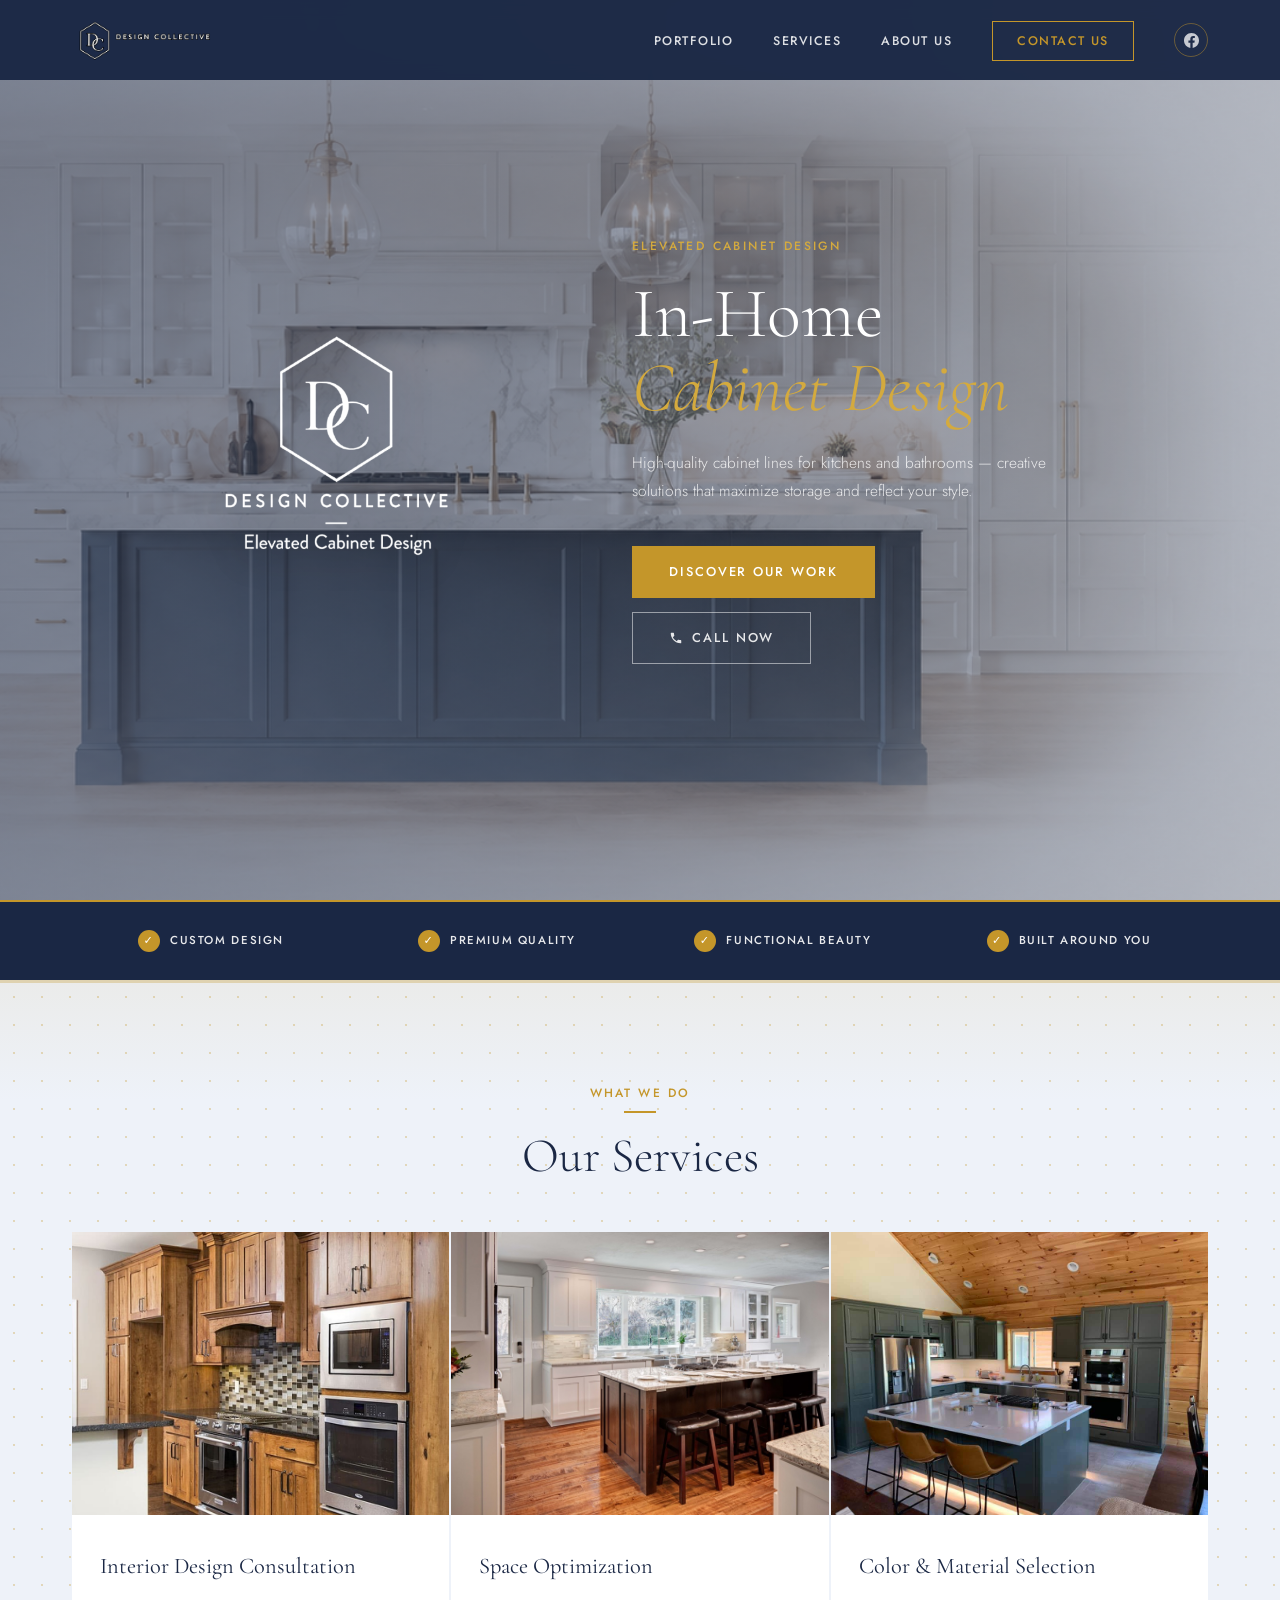
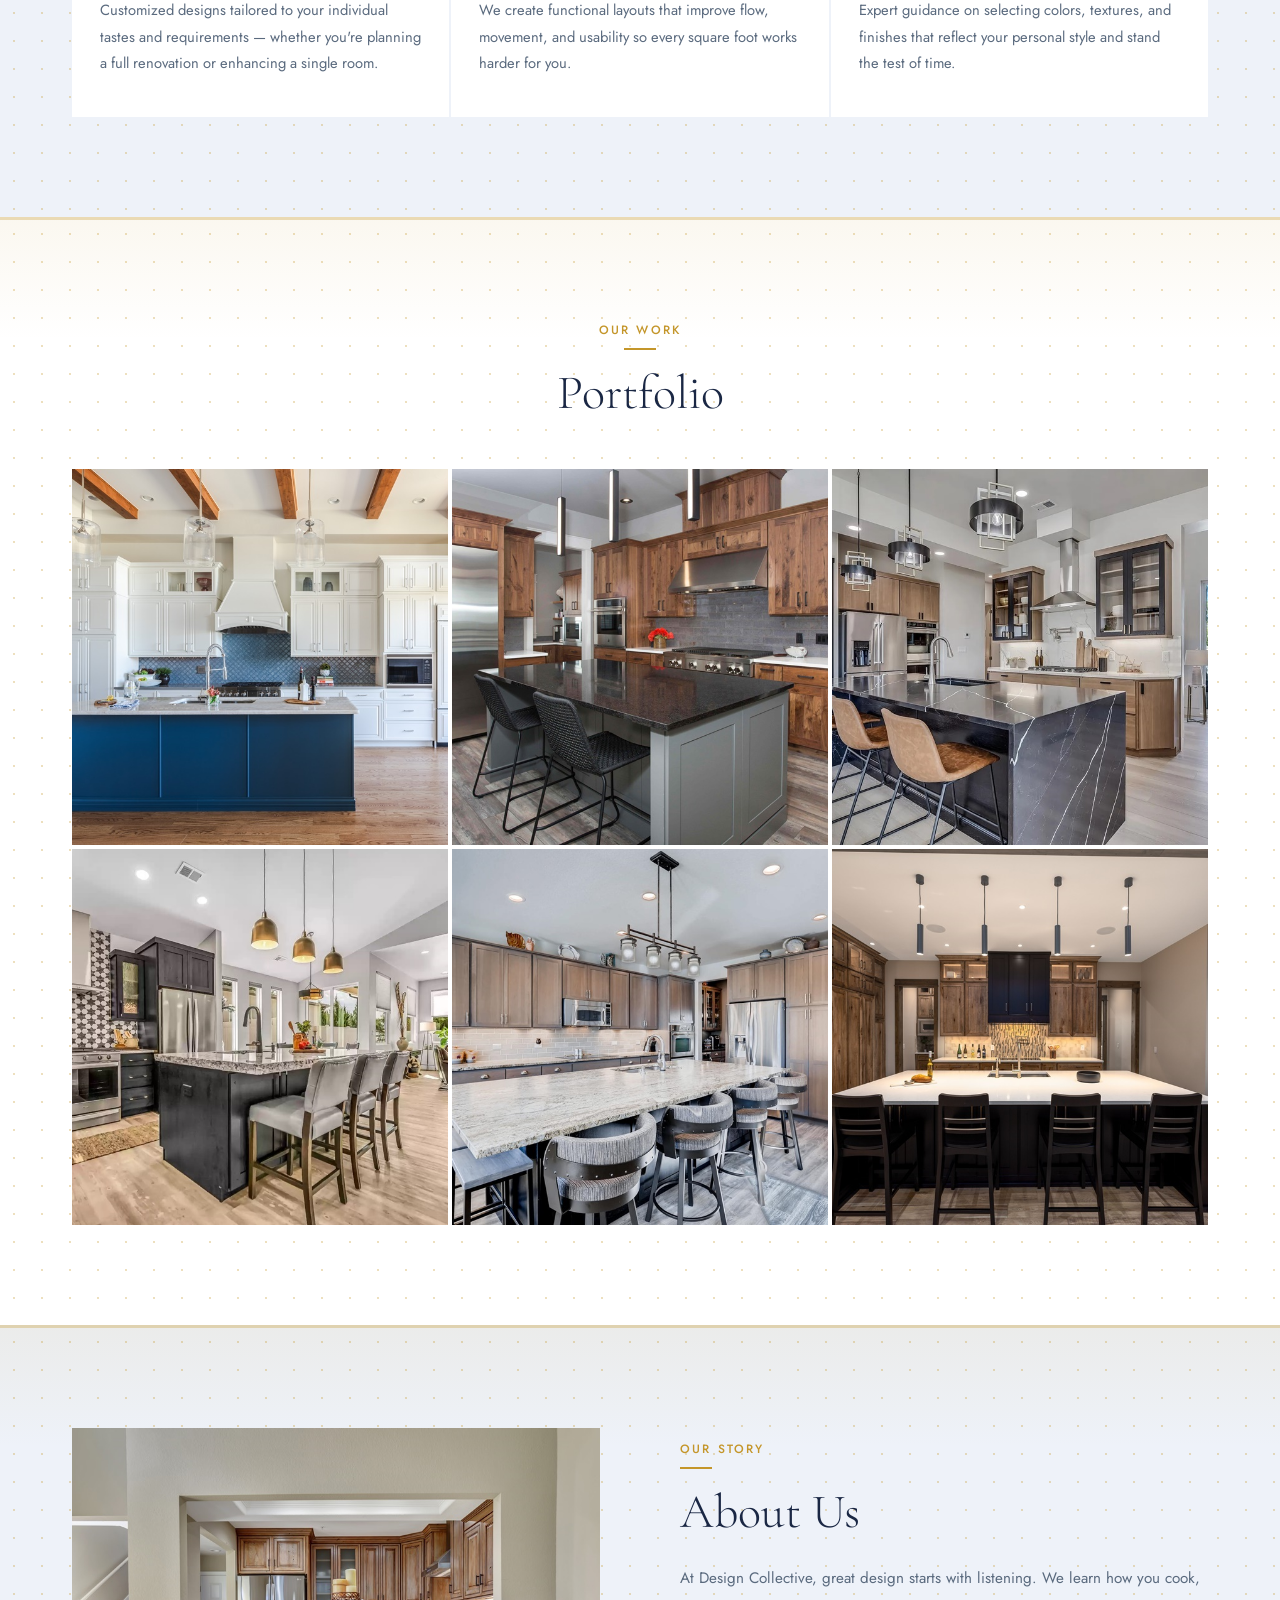
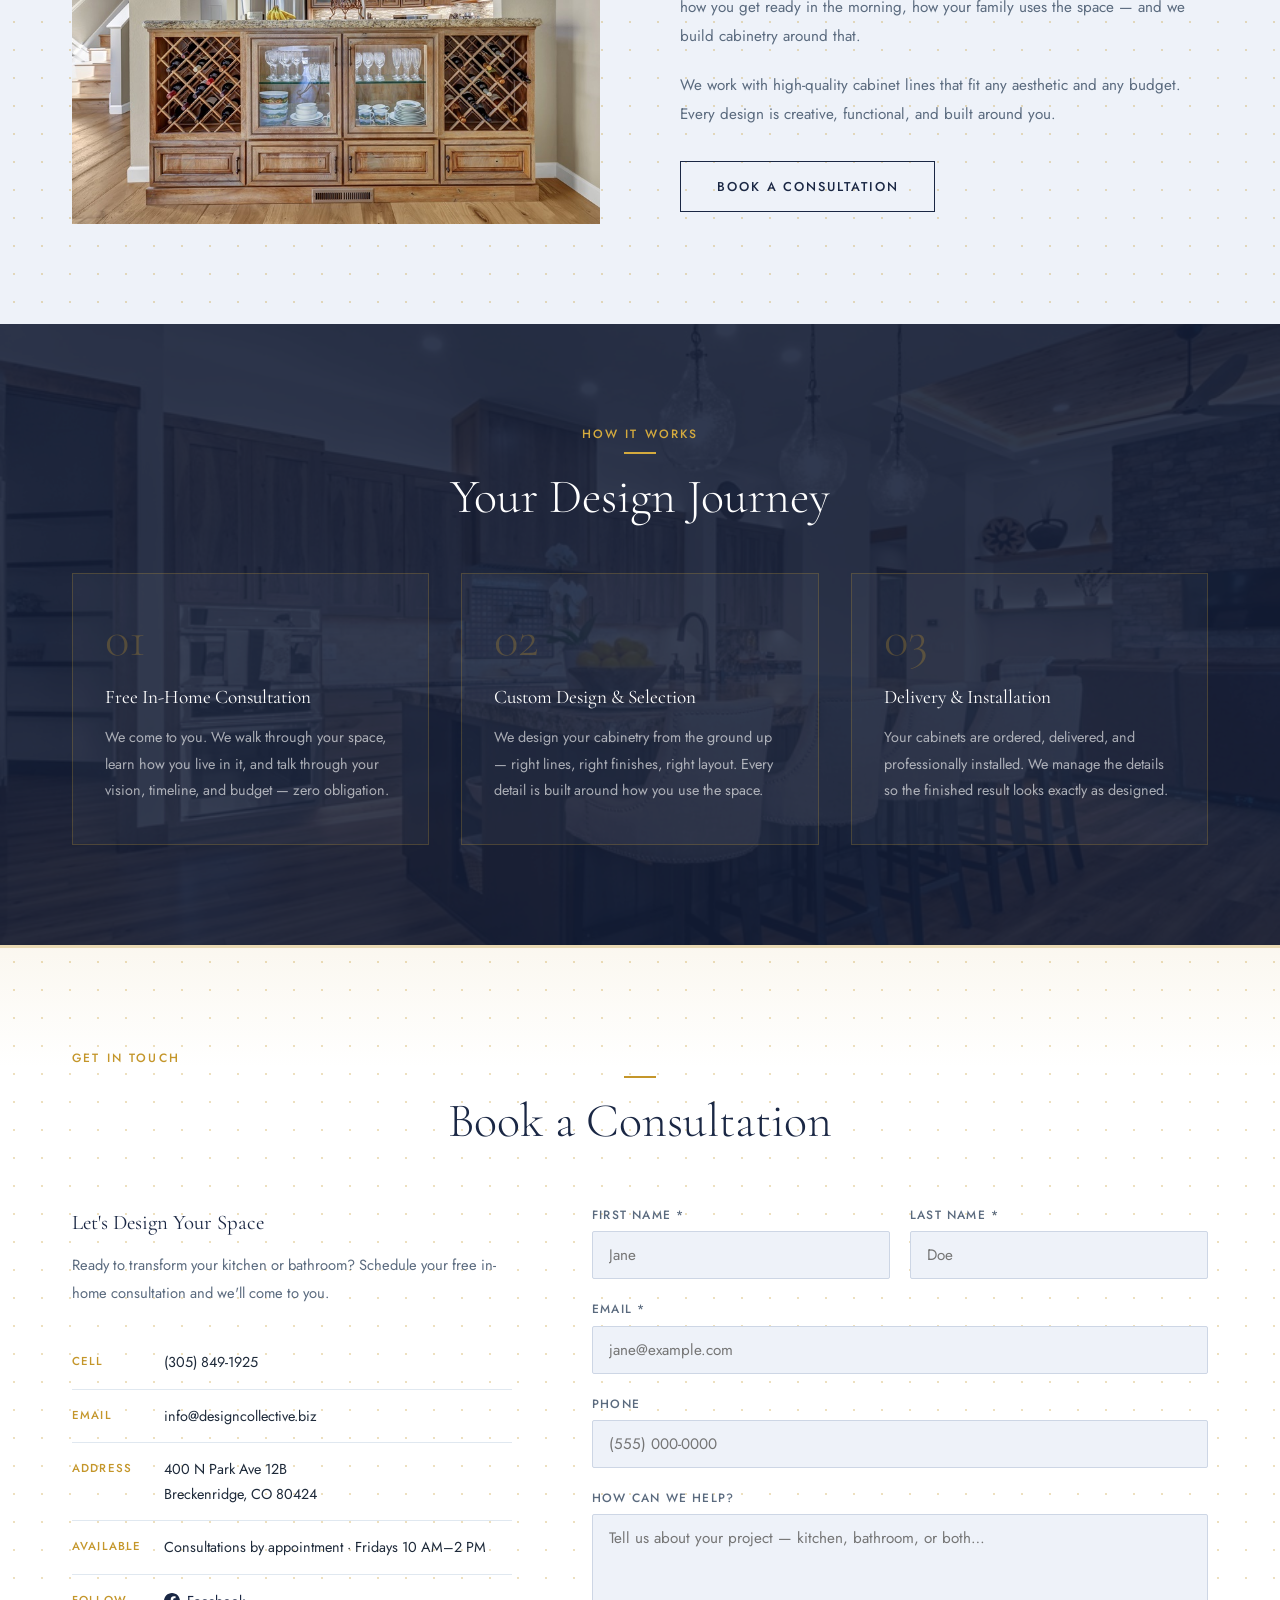
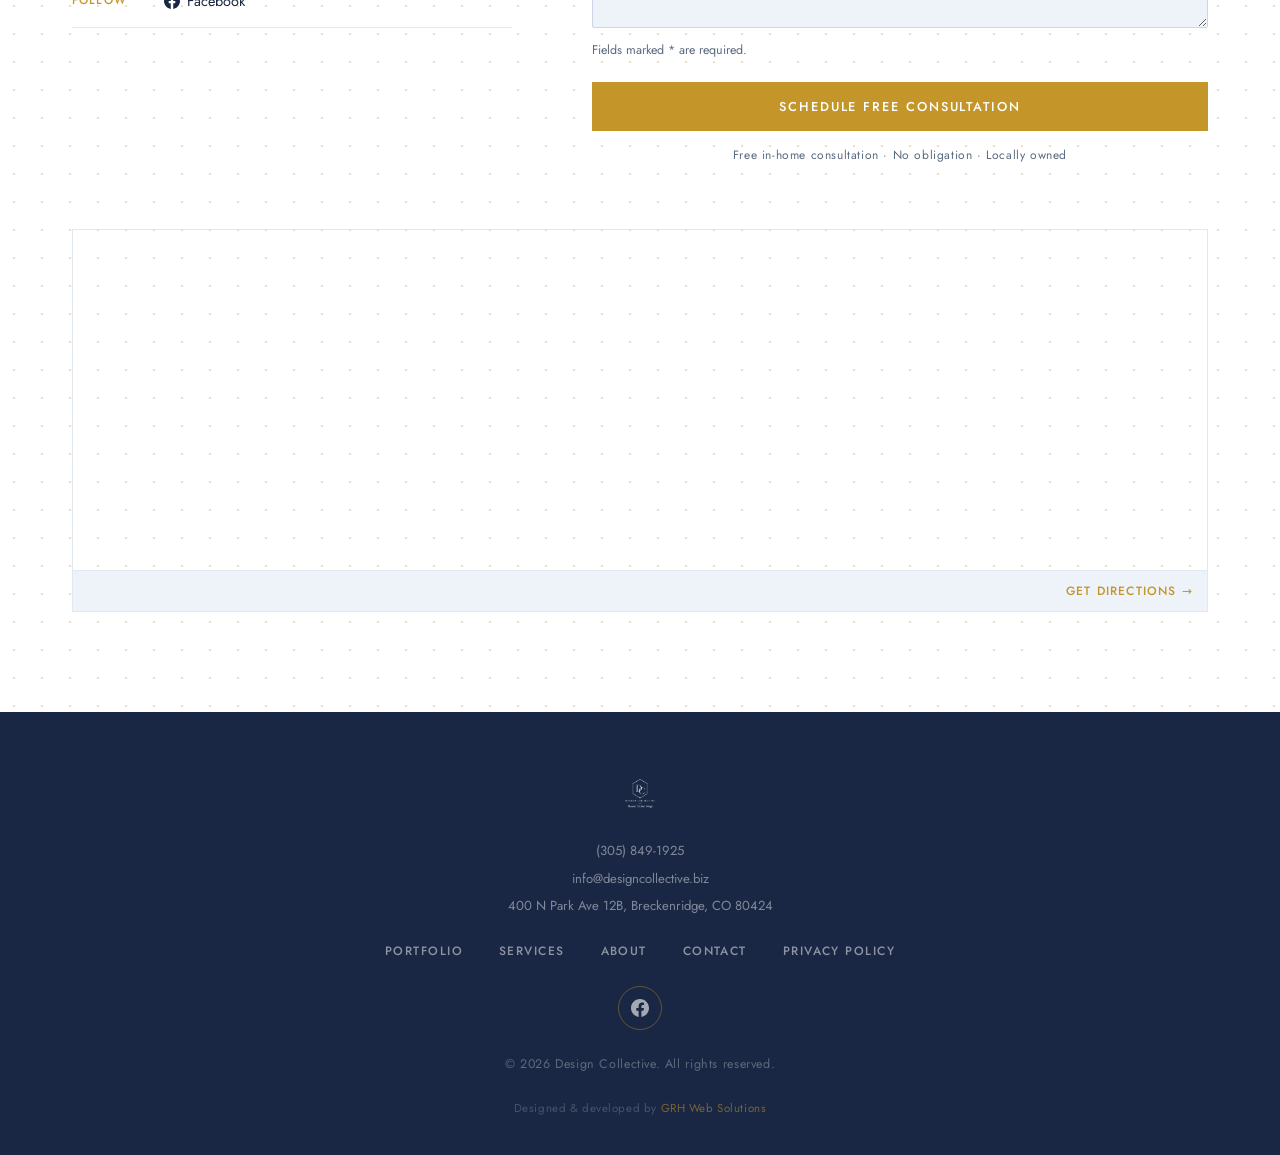
==== index.html @ 9ee2d713 "Wire up EmailJS for contact form (replaces Formspree) - Add EmailJS browser SDK via jsDelivr CDN - I" ====
<!DOCTYPE html>
<html lang="en">
<head>
  <meta charset="UTF-8" />
  <meta name="viewport" content="width=device-width, initial-scale=1.0" />

  <!-- ── Primary SEO ─────────────────────────────────────── -->
  <title>Design Collective | In-Home Cabinet Design | Kitchen &amp; Bathroom | Colorado</title>
  <meta name="description" content="Design Collective — elevated in-home cabinet design for kitchens and bathrooms in Breckenridge, CO. High-quality cabinet lines, creative storage solutions, built around you." />
  <meta name="robots" content="index, follow, max-snippet:-1, max-image-preview:large" />
  <link rel="canonical" href="https://designcollective.biz/" />

  <!-- ── Open Graph (Facebook, LinkedIn, Pinterest) ─────── -->
  <meta property="og:type" content="website" />
  <meta property="og:url" content="https://designcollective.biz/" />
  <meta property="og:title" content="Design Collective | Elevated Cabinet Design" />
  <meta property="og:description" content="In-home cabinet design for kitchens and bathrooms. High-quality lines, creative storage, built around you." />
  <meta property="og:image" content="https://designcollective.biz/images/og-image.png" />
  <meta property="og:image:width" content="1200" />
  <meta property="og:image:height" content="628" />
  <meta property="og:image:alt" content="Design Collective — Elevated Cabinet Design" />
  <meta property="og:site_name" content="Design Collective" />
  <meta property="og:locale" content="en_US" />

  <!-- ── Twitter / X Card ──────────────────────────────── -->
  <meta name="twitter:card" content="summary_large_image" />
  <meta name="twitter:title" content="Design Collective | Elevated Cabinet Design" />
  <meta name="twitter:description" content="In-home cabinet design for kitchens and bathrooms. High-quality lines, creative storage, built around you." />
  <meta name="twitter:image" content="https://designcollective.biz/images/og-image.png" />
  <meta name="twitter:image:alt" content="Design Collective — Elevated Cabinet Design" />

  <!-- ── Favicons ───────────────────────────────────────── -->
  <link rel="icon" href="/favicon.ico" sizes="any" />
  <link rel="icon" type="image/png" sizes="32x32" href="/images/favicon/favicon-32x32.png" />
  <link rel="icon" type="image/png" sizes="16x16" href="/images/favicon/favicon-16x16.png" />
  <link rel="apple-touch-icon" sizes="180x180" href="/images/favicon/apple-touch-icon.png" />
  <link rel="manifest" href="/site.webmanifest" />
  <meta name="theme-color" content="#1a2744" />

  <!-- ── Security ──────────────────────────────────────── -->
  <meta name="referrer" content="strict-origin-when-cross-origin" />

  <!-- ── Structured Data ───────────────────────────────── -->
  <script type="application/ld+json">
  {
    "@context": "https://schema.org",
    "@type": "HomeAndConstructionBusiness",
    "name": "Design Collective",
    "description": "Elevated in-home cabinet design for kitchens and bathrooms. High-quality cabinet lines, creative storage solutions, built around you.",
    "url": "https://designcollective.biz",
    "logo": "https://designcollective.biz/images/logo.png",
    "image": "https://designcollective.biz/images/og-image.png",
    "telephone": "+13058491925",
    "email": "info@designcollective.biz",
    "address": {
      "@type": "PostalAddress",
      "streetAddress": "400 N Park Ave 12B",
      "addressLocality": "Breckenridge",
      "addressRegion": "CO",
      "postalCode": "80424",
      "addressCountry": "US"
    },
    "geo": {
      "@type": "GeoCoordinates",
      "latitude": "39.488995",
      "longitude": "-106.046961"
    },
    "areaServed": [
      { "@type": "City", "name": "Breckenridge" },
      { "@type": "City", "name": "Frisco" },
      { "@type": "City", "name": "Dillon" },
      { "@type": "City", "name": "Silverthorne" },
      { "@type": "City", "name": "Keystone" },
      { "@type": "City", "name": "Blue River" },
      { "@type": "AdministrativeArea", "name": "Summit County" },
      { "@type": "State", "name": "Colorado" }
    ],
    "hasOfferCatalog": {
      "@type": "OfferCatalog",
      "name": "Cabinet Design Services",
      "itemListElement": [
        { "@type": "Offer", "itemOffered": { "@type": "Service", "name": "Interior Design Consultation" } },
        { "@type": "Offer", "itemOffered": { "@type": "Service", "name": "Space Optimization" } },
        { "@type": "Offer", "itemOffered": { "@type": "Service", "name": "Color & Material Selection" } }
      ]
    },
    "priceRange": "$$$",
    "sameAs": ["https://www.facebook.com/61590695019746/"]
  }
  </script>

  <!-- ── Fonts ──────────────────────────────────────────── -->
  <link rel="preconnect" href="https://fonts.googleapis.com" />
  <link rel="preconnect" href="https://fonts.gstatic.com" crossorigin />
  <link href="https://fonts.googleapis.com/css2?family=Cormorant+Garamond:ital,wght@0,300;0,400;0,600;1,300&family=Jost:wght@300;400;500&display=swap" rel="stylesheet" />

  <link rel="stylesheet" href="css/style.css" />
</head>
<body>

  <a href="#main-content" class="skip-link">Skip to main content</a>

  <!-- NAVIGATION -->
  <header class="site-header" id="site-header">
    <nav class="nav-container">
      <a href="#home" class="nav-logo">
        <img src="images/logo-header.png" alt="Design Collective" class="logo-img" />
      </a>
      <button class="nav-toggle" id="nav-toggle" aria-label="Open menu">
        <span></span><span></span><span></span>
      </button>
      <ul class="nav-links" id="nav-links">
        <li><a href="#portfolio">Portfolio</a></li>
        <li><a href="#services">Services</a></li>
        <li><a href="#about">About Us</a></li>
        <li><a href="#contact" class="nav-cta">Contact Us</a></li>
        <li>
          <a href="https://www.facebook.com/61590695019746/" target="_blank" rel="noopener noreferrer" class="nav-social-icon" aria-label="Design Collective on Facebook">
            <svg xmlns="http://www.w3.org/2000/svg" viewBox="0 0 24 24" aria-hidden="true" focusable="false"><path d="M24 12.073c0-6.627-5.373-12-12-12s-12 5.373-12 12c0 5.99 4.388 10.954 10.125 11.854v-8.385H7.078v-3.47h3.047V9.43c0-3.007 1.792-4.669 4.533-4.669 1.312 0 2.686.235 2.686.235v2.953H15.83c-1.491 0-1.956.925-1.956 1.874v2.25h3.328l-.532 3.47h-2.796v8.385C19.612 23.027 24 18.062 24 12.073z"/></svg>
          </a>
        </li>
      </ul>
    </nav>
  </header>

  <!-- HERO -->
  <section class="hero" id="home" aria-label="Hero">
    <div class="hero-bg">
      <img src="images/hero-bg.png" alt="White kitchen with navy island" class="hero-img" />
      <div class="hero-overlay"></div>
    </div>
    <div class="hero-split">
      <div class="hero-brand">
        <img src="images/logo.png" alt="Design Collective — Elevated Cabinet Design" />
      </div>
      <div class="hero-content">
        <p class="hero-eyebrow">Elevated Cabinet Design</p>
        <h1 class="hero-headline">In-Home<br /><em>Cabinet Design</em></h1>
        <p class="hero-sub">High-quality cabinet lines for kitchens and bathrooms — creative solutions that maximize storage and reflect your style.</p>
        <div class="hero-actions">
          <a href="#portfolio" class="btn btn-gold">Discover Our Work</a>
          <a href="tel:+13058491925" class="btn btn-outline-light hero-cta-call">
            <svg xmlns="http://www.w3.org/2000/svg" viewBox="0 0 24 24" aria-hidden="true" focusable="false" class="btn-icon"><path d="M6.62 10.79c1.44 2.83 3.76 5.14 6.59 6.59l2.2-2.2c.27-.27.67-.36 1.02-.24 1.12.37 2.33.57 3.57.57.55 0 1 .45 1 1V20c0 .55-.45 1-1 1-9.39 0-17-7.61-17-17 0-.55.45-1 1-1h3.5c.55 0 1 .45 1 1 0 1.25.2 2.45.57 3.57.11.35.03.74-.25 1.02l-2.2 2.2z"/></svg>
            Call Now
          </a>
        </div>
      </div>
    </div>
  </section>

  <!-- VALUE BAR -->
  <div class="value-bar" aria-label="Our values">
    <div class="container">
      <ul class="value-bar-grid">
        <li class="value-item reveal from-bottom">Custom Design</li>
        <li class="value-item reveal from-bottom" style="--delay:0.1s">Premium Quality</li>
        <li class="value-item reveal from-bottom" style="--delay:0.2s">Functional Beauty</li>
        <li class="value-item reveal from-bottom" style="--delay:0.3s">Built Around You</li>
      </ul>
    </div>
  </div>

  <!-- SERVICES -->
  <section class="services" id="services" aria-labelledby="services-heading">
    <span id="main-content"></span>
    <div class="container">
      <div class="section-label reveal from-bottom">What We Do</div>
      <h2 class="section-title reveal from-bottom" id="services-heading" style="--delay:0.1s">Our Services</h2>
      <div class="services-grid">

        <div class="service-card reveal from-left">
          <div class="service-img-wrap">
            <img src="images/service-consultation.jpg" alt="Interior Design Consultation" />
          </div>
          <div class="service-body">
            <h3>Interior Design Consultation</h3>
            <p>Customized designs tailored to your individual tastes and requirements — whether you're planning a full renovation or enhancing a single room.</p>
          </div>
        </div>

        <div class="service-card reveal from-bottom" style="--delay:0.15s">
          <div class="service-img-wrap">
            <img src="images/service-space.jpg" alt="Space Optimization" />
          </div>
          <div class="service-body">
            <h3>Space Optimization</h3>
            <p>We create functional layouts that improve flow, movement, and usability so every square foot works harder for you.</p>
          </div>
        </div>

        <div class="service-card reveal from-right" style="--delay:0.3s">
          <div class="service-img-wrap">
            <img src="images/service-color.jpg" alt="Color and Material Selection" />
          </div>
          <div class="service-body">
            <h3>Color &amp; Material Selection</h3>
            <p>Expert guidance on selecting colors, textures, and finishes that reflect your personal style and stand the test of time.</p>
          </div>
        </div>

      </div>
    </div>
  </section>

  <!-- PORTFOLIO -->
  <section class="portfolio" id="portfolio">
    <div class="container">
      <div class="section-label reveal from-bottom">Our Work</div>
      <h2 class="section-title reveal from-bottom" style="--delay:0.1s">Portfolio</h2>
      <div class="portfolio-grid">
        <div class="portfolio-item reveal from-left"><img src="images/portfolio-1.jpg" alt="White shaker kitchen with navy island and exposed wood beam ceiling" /><div class="portfolio-overlay"><span>View Full Size</span></div></div>
        <div class="portfolio-item reveal from-bottom" style="--delay:0.08s"><img src="images/portfolio-2.jpg" alt="Rustic alder kitchen with gray island and granite counters" /><div class="portfolio-overlay"><span>View Full Size</span></div></div>
        <div class="portfolio-item reveal from-right" style="--delay:0.16s"><img src="images/portfolio-3.jpg" alt="Modern kitchen with black marble waterfall island and mixed cabinet finishes" /><div class="portfolio-overlay"><span>View Full Size</span></div></div>
        <div class="portfolio-item reveal from-left" style="--delay:0.1s"><img src="images/portfolio-4.jpg" alt="Dark cabinet kitchen with geometric mosaic backsplash and brass pendants" /><div class="portfolio-overlay"><span>View Full Size</span></div></div>
        <div class="portfolio-item reveal from-bottom" style="--delay:0.18s"><img src="images/portfolio-5.jpg" alt="Traditional kitchen with warm gray cabinets and large granite island" /><div class="portfolio-overlay"><span>View Full Size</span></div></div>
        <div class="portfolio-item reveal from-right" style="--delay:0.26s"><img src="images/portfolio-6.jpg" alt="Large open kitchen with knotty alder cabinets and navy upper accent" /><div class="portfolio-overlay"><span>View Full Size</span></div></div>
      </div>
    </div>
  </section>

  <!-- ABOUT -->
  <section class="about" id="about">
    <div class="container about-container">
      <div class="about-img-wrap reveal from-left">
        <img src="images/about-photo.jpg" alt="Design Collective team" />
      </div>
      <div class="about-content reveal from-right" style="--delay:0.1s">
        <div class="section-label">Our Story</div>
        <h2 class="section-title left">About Us</h2>
        <p>At Design Collective, great design starts with listening. We learn how you cook, how you get ready in the morning, how your family uses the space — and we build cabinetry around that.</p>
        <p>We work with high-quality cabinet lines that fit any aesthetic and any budget. Every design is creative, functional, and built around you.</p>
        <a href="#contact" class="btn btn-outline">Book a Consultation</a>
      </div>
    </div>
  </section>

  <!-- PROCESS -->
  <section class="process" id="process" aria-labelledby="process-heading">
    <div class="process-bg">
      <img src="images/testimonials-bg.jpg" alt="" aria-hidden="true" />
      <div class="process-overlay"></div>
    </div>
    <div class="container">
      <div class="section-label light reveal from-bottom">How It Works</div>
      <h2 class="section-title light reveal from-bottom" id="process-heading" style="--delay:0.1s">Your Design Journey</h2>
      <div class="process-grid">

        <div class="process-step reveal from-left">
          <div class="step-number">01</div>
          <h3>Free In-Home Consultation</h3>
          <p>We come to you. We walk through your space, learn how you live in it, and talk through your vision, timeline, and budget — zero obligation.</p>
        </div>

        <div class="process-step reveal from-bottom" style="--delay:0.15s">
          <div class="step-number">02</div>
          <h3>Custom Design &amp; Selection</h3>
          <p>We design your cabinetry from the ground up — right lines, right finishes, right layout. Every detail is built around how you use the space.</p>
        </div>

        <div class="process-step reveal from-right" style="--delay:0.3s">
          <div class="step-number">03</div>
          <h3>Delivery &amp; Installation</h3>
          <p>Your cabinets are ordered, delivered, and professionally installed. We manage the details so the finished result looks exactly as designed.</p>
        </div>

      </div>
    </div>
  </section>

  <!-- CONTACT -->
  <section class="contact-section" id="contact" aria-labelledby="contact-heading">
    <div class="container">
      <div class="section-label reveal from-bottom">Get In Touch</div>
      <h2 class="section-title reveal from-bottom" id="contact-heading" style="--delay:0.1s">Book a Consultation</h2>
      <div class="contact-grid">

        <div class="contact-info-block reveal from-left">
          <h3>Let's Design Your Space</h3>
          <p>Ready to transform your kitchen or bathroom? Schedule your free in-home consultation and we'll come to you.</p>
          <ul class="contact-detail-list">
            <li>
              <span class="detail-label">Cell</span>
              <a href="tel:+13058491925">(305) 849-1925</a>
            </li>
            <li>
              <span class="detail-label">Email</span>
              <a href="mailto:info@designcollective.biz">info@designcollective.biz</a>
            </li>
            <li>
              <span class="detail-label">Address</span>
              <span>400 N Park Ave 12B<br />Breckenridge, CO 80424</span>
            </li>
            <li>
              <span class="detail-label">Available</span>
              <span>Consultations by appointment &middot; Fridays 10 AM&ndash;2 PM</span>
            </li>
            <li>
              <span class="detail-label">Follow</span>
              <a href="https://www.facebook.com/61590695019746/" target="_blank" rel="noopener noreferrer" class="contact-social-link" aria-label="Design Collective on Facebook">
                <svg xmlns="http://www.w3.org/2000/svg" viewBox="0 0 24 24" aria-hidden="true" focusable="false" class="contact-social-svg"><path d="M24 12.073c0-6.627-5.373-12-12-12s-12 5.373-12 12c0 5.99 4.388 10.954 10.125 11.854v-8.385H7.078v-3.47h3.047V9.43c0-3.007 1.792-4.669 4.533-4.669 1.312 0 2.686.235 2.686.235v2.953H15.83c-1.491 0-1.956.925-1.956 1.874v2.25h3.328l-.532 3.47h-2.796v8.385C19.612 23.027 24 18.062 24 12.073z"/></svg>
                Facebook
              </a>
            </li>
          </ul>
        </div>

        <div class="reveal from-right" style="--delay:0.15s">
          <form class="contact-form" id="contact-form" novalidate aria-label="Contact form">
            <!-- Honeypot — hidden from users, traps bots -->
            <input type="text" name="_gotcha" tabindex="-1" autocomplete="off" aria-hidden="true" style="display:none" />
            <div class="form-row">
              <div class="form-group">
                <label for="first-name">First Name <span aria-hidden="true">*</span></label>
                <input type="text" id="first-name" name="first_name" required autocomplete="given-name" placeholder="Jane" aria-required="true" />
                <span class="field-error" id="err-first-name" role="alert" aria-live="polite"></span>
              </div>
              <div class="form-group">
                <label for="last-name">Last Name <span aria-hidden="true">*</span></label>
                <input type="text" id="last-name" name="last_name" required autocomplete="family-name" placeholder="Doe" aria-required="true" />
                <span class="field-error" id="err-last-name" role="alert" aria-live="polite"></span>
              </div>
            </div>
            <div class="form-group">
              <label for="email">Email <span aria-hidden="true">*</span></label>
              <input type="email" id="email" name="email" required autocomplete="email" placeholder="jane@example.com" aria-required="true" />
              <span class="field-error" id="err-email" role="alert" aria-live="polite"></span>
            </div>
            <div class="form-group">
              <label for="phone">Phone</label>
              <input type="tel" id="phone" name="phone" autocomplete="tel" placeholder="(555) 000-0000" />
            </div>
            <div class="form-group">
              <label for="message">How Can We Help?</label>
              <textarea id="message" name="message" rows="4" placeholder="Tell us about your project — kitchen, bathroom, or both…"></textarea>
            </div>
            <p class="form-required-note">Fields marked <span aria-hidden="true">*</span> are required.</p>
            <button type="submit" class="btn btn-gold full-width">Schedule Free Consultation</button>
            <p class="form-trust">Free in-home consultation &middot; No obligation &middot; Locally owned</p>
            <p class="form-success" id="form-success" role="status" aria-live="polite">Thank you! We'll be in touch soon at info@designcollective.biz</p>
          </form>
        </div>

      </div>

      <div class="map-wrap reveal from-bottom" style="--delay:0.15s">
        <iframe
          src="https://www.openstreetmap.org/export/embed.html?bbox=-106.056961%2C39.483995%2C-106.036961%2C39.493995&layer=mapnik&marker=39.488995%2C-106.046961"
          title="Design Collective — 400 N Park Ave 12B, Breckenridge CO"
          loading="lazy"
          allowfullscreen
        ></iframe>
        <a
          href="https://www.google.com/maps/dir/?api=1&destination=400+N+Park+Ave+Suite+12B,+Breckenridge,+CO+80424"
          target="_blank"
          rel="noopener noreferrer"
          class="map-directions-link"
        >Get Directions &rarr;</a>
      </div>

    </div>
  </section>

  <!-- FOOTER -->
  <footer class="site-footer">
    <div class="container footer-container">
      <div class="footer-logo">
        <img src="images/logo.png" alt="Design Collective" />
      </div>
      <address class="footer-contact">
        <a href="tel:+13058491925">(305) 849-1925</a>
        <a href="mailto:info@designcollective.biz">info@designcollective.biz</a>
        <span>400 N Park Ave 12B, Breckenridge, CO 80424</span>
      </address>
      <div class="footer-links">
        <a href="#portfolio">Portfolio</a>
        <a href="#services">Services</a>
        <a href="#about">About</a>
        <a href="#contact">Contact</a>
        <a href="privacy-policy.html">Privacy Policy</a>
      </div>
      <div class="footer-socials">
        <a href="https://www.facebook.com/61590695019746/" target="_blank" rel="noopener noreferrer" class="social-icon" aria-label="Design Collective on Facebook">
          <svg xmlns="http://www.w3.org/2000/svg" viewBox="0 0 24 24" aria-hidden="true" focusable="false"><path d="M24 12.073c0-6.627-5.373-12-12-12s-12 5.373-12 12c0 5.99 4.388 10.954 10.125 11.854v-8.385H7.078v-3.47h3.047V9.43c0-3.007 1.792-4.669 4.533-4.669 1.312 0 2.686.235 2.686.235v2.953H15.83c-1.491 0-1.956.925-1.956 1.874v2.25h3.328l-.532 3.47h-2.796v8.385C19.612 23.027 24 18.062 24 12.073z"/></svg>
        </a>
      </div>
      <p class="footer-copy">&copy; <span id="year"></span> Design Collective. All rights reserved.</p>
      <p class="footer-credit">Designed &amp; developed by <a href="https://grhwebsolutions.com" target="_blank" rel="noopener noreferrer">GRH Web Solutions</a></p>
    </div>
  </footer>

  <!-- LIGHTBOX -->
  <div class="lightbox" id="lightbox" role="dialog" aria-modal="true" aria-hidden="true" aria-label="Image viewer">
    <button class="lightbox-close" id="lightbox-close" aria-label="Close image viewer">&times;</button>
    <img id="lightbox-img" src="" alt="" />
  </div>

  <script src="https://cdn.jsdelivr.net/npm/@emailjs/browser@4/dist/email.min.js"></script>
  <script>emailjs.init('X5PGekQjcD2fjmxV7');</script>
  <script src="js/main.js"></script>
</body>
</html>
---- css/style.css ----
/* =============================================
   DESIGN COLLECTIVE — Main Stylesheet
   ============================================= */

:root {
  --gold: #c4962a;
  --gold-light: #d4aa3e;
  --navy: #1a2744;
  --navy-2: #152036;
  --navy-mid: #2e4070;
  --dark: #1a2744;
  --dark-2: #152036;
  --light: #eef2f9;
  --white: #ffffff;
  --text: #1e2a3a;
  --text-muted: #5a6a7e;

  --font-serif: 'Cormorant Garamond', Georgia, serif;
  --font-sans: 'Jost', system-ui, sans-serif;

  --nav-h: 80px;
  --section-pad: 100px;
  --radius: 2px;
  --transition: 0.3s ease;
}

/* ---- SKIP LINK (accessibility) ---- */
.skip-link {
  position: absolute;
  top: -100%;
  left: 16px;
  background: var(--gold);
  color: var(--white);
  padding: 10px 20px;
  font-size: 0.85rem;
  font-weight: 500;
  letter-spacing: 0.05em;
  z-index: 9999;
  transition: top 0.2s;
}
.skip-link:focus { top: 16px; }

/* ---- RESET ---- */
*, *::before, *::after { box-sizing: border-box; margin: 0; padding: 0; }
html { scroll-behavior: smooth; font-size: 16px; }
body {
  font-family: var(--font-sans);
  color: var(--text);
  background: var(--white);
  line-height: 1.7;
  -webkit-font-smoothing: antialiased;
  overflow-x: hidden;
}
img { display: block; max-width: 100%; height: auto; }
a { color: inherit; text-decoration: none; }
ul { list-style: none; }
button { cursor: pointer; border: none; background: none; font-family: inherit; }

/* ---- UTILITIES ---- */
.container {
  max-width: 1200px;
  margin: 0 auto;
  padding: 0 32px;
}
.section-label {
  font-family: var(--font-sans);
  font-size: 0.75rem;
  font-weight: 500;
  letter-spacing: 0.18em;
  text-transform: uppercase;
  color: var(--gold);
  margin-bottom: 16px;
}
.section-label::after {
  content: '';
  display: block;
  width: 32px;
  height: 1.5px;
  background: var(--gold);
  margin: 8px auto 0;
}
.section-label.light { color: var(--gold-light); }
.section-label.light::after { background: var(--gold-light); }
.about .section-label::after { margin-left: 0; margin-right: auto; }

.section-title {
  font-family: var(--font-serif);
  font-size: clamp(2rem, 4vw, 3rem);
  font-weight: 300;
  color: var(--navy);
  line-height: 1.15;
  margin-bottom: 48px;
  text-align: center;
}
.section-title.left { text-align: left; margin-bottom: 24px; }
.section-title.light { color: var(--white); }

.btn {
  display: inline-block;
  font-family: var(--font-sans);
  font-size: 0.8rem;
  font-weight: 500;
  letter-spacing: 0.15em;
  text-transform: uppercase;
  padding: 14px 36px;
  border: 1px solid transparent;
  transition: background var(--transition), color var(--transition), border-color var(--transition);
}
.btn-gold {
  background: var(--gold);
  color: var(--white);
  border-color: var(--gold);
}
.btn-gold:hover {
  background: var(--gold-light);
  border-color: var(--gold-light);
}
.btn-outline {
  background: transparent;
  color: var(--navy);
  border-color: var(--navy);
}
.btn-outline:hover {
  background: var(--navy);
  color: var(--white);
}
.btn-outline-light {
  background: transparent;
  color: rgba(255,255,255,0.88);
  border-color: rgba(255,255,255,0.5);
}
.btn-outline-light:hover {
  background: rgba(255,255,255,0.1);
  border-color: rgba(255,255,255,0.9);
  color: var(--white);
}
.btn-icon {
  width: 14px;
  height: 14px;
  fill: currentColor;
  flex-shrink: 0;
}
.hero-cta-call {
  display: inline-flex;
  align-items: center;
  gap: 9px;
}
.full-width { width: 100%; text-align: center; }

/* ---- FOCUS STYLES (accessibility) ---- */
a:focus-visible,
button:focus-visible,
input:focus-visible,
textarea:focus-visible {
  outline: 2px solid var(--gold);
  outline-offset: 3px;
}

/* ============================================
   NAVIGATION
   ============================================ */
.site-header {
  position: fixed;
  top: 0; left: 0; right: 0;
  z-index: 1000;
  height: var(--nav-h);
  background: rgba(26, 39, 68, 0.96);
  backdrop-filter: blur(8px);
  transition: box-shadow var(--transition);
}
.site-header.scrolled { box-shadow: 0 2px 24px rgba(26,39,68,0.4); }

.nav-container {
  max-width: 1200px;
  margin: 0 auto;
  padding: 0 32px;
  height: 100%;
  display: flex;
  align-items: center;
  justify-content: space-between;
}
.nav-logo {
  display: flex;
  align-items: center;
}
.logo-img {
  height: 68px;
  width: auto;
}

.nav-links {
  display: flex;
  align-items: center;
  gap: 40px;
}
.nav-links a {
  font-size: 0.78rem;
  font-weight: 500;
  letter-spacing: 0.12em;
  text-transform: uppercase;
  color: rgba(255,255,255,0.85);
  transition: color var(--transition);
}
.nav-links a:hover { color: var(--gold-light); }
.nav-links .nav-cta {
  padding: 10px 24px;
  border: 1px solid var(--gold);
  color: var(--gold);
}
.nav-links .nav-cta:hover {
  background: var(--gold);
  color: var(--white);
}
.nav-social-icon {
  display: inline-flex;
  align-items: center;
  justify-content: center;
  width: 34px;
  height: 34px;
  border-radius: 50%;
  border: 1px solid rgba(196,150,42,0.45);
  padding: 0;
  transition: background var(--transition), border-color var(--transition);
}
.nav-social-icon svg {
  width: 15px;
  height: 15px;
  fill: rgba(255,255,255,0.75);
  transition: fill var(--transition);
}
.nav-social-icon:hover {
  background: var(--gold);
  border-color: var(--gold);
}
.nav-social-icon:hover svg { fill: var(--white); }

.nav-toggle {
  display: none;
  flex-direction: column;
  gap: 5px;
  padding: 4px;
}
.nav-toggle span {
  display: block;
  width: 24px;
  height: 1.5px;
  background: var(--white);
  transition: transform var(--transition), opacity var(--transition);
}
.nav-toggle.open span:nth-child(1) { transform: translateY(6.5px) rotate(45deg); }
.nav-toggle.open span:nth-child(2) { opacity: 0; }
.nav-toggle.open span:nth-child(3) { transform: translateY(-6.5px) rotate(-45deg); }

/* ============================================
   HERO
   ============================================ */
.hero {
  position: relative;
  height: 100vh;
  min-height: 620px;
  display: flex;
  align-items: center;
  justify-content: center;
  overflow: hidden;
  background-color: var(--navy);
}
.hero-bg {
  position: absolute;
  inset: 0;
}
.hero-img {
  width: 100%;
  height: 100%;
  object-fit: cover;
  object-position: center right;
}
.hero-overlay {
  position: absolute;
  inset: 0;
  background: linear-gradient(
    to right,
    rgba(26,39,68,0.55) 0%,
    rgba(26,39,68,0.47) 40%,
    rgba(26,39,68,0.32) 100%
  );
}

/* Split layout: logo left | content right */
.hero-split {
  position: relative;
  z-index: 3;
  display: grid;
  grid-template-columns: 1fr 1.15fr;
  align-items: center;
  gap: 56px;
  max-width: 1200px;
  width: 100%;
  padding: 0 56px;
}

.hero-brand {
  display: flex;
  align-items: center;
  justify-content: center;
}
.hero-brand img {
  width: clamp(200px, 26vw, 340px);
  filter: brightness(0) invert(1) drop-shadow(0 2px 20px rgba(0,0,0,0.4));
}

.hero-content {
  color: var(--white);
}
.hero-eyebrow {
  font-size: 0.75rem;
  font-weight: 500;
  letter-spacing: 0.2em;
  text-transform: uppercase;
  color: var(--gold-light);
  margin-bottom: 20px;
}
.hero-headline {
  font-family: var(--font-serif);
  font-size: clamp(2.8rem, 5.5vw, 5rem);
  font-weight: 300;
  line-height: 1.05;
  margin-bottom: 24px;
}
.hero-headline em {
  font-style: italic;
  color: var(--gold-light);
}
.hero-sub {
  font-size: 0.97rem;
  font-weight: 300;
  color: rgba(255,255,255,0.82);
  margin-bottom: 40px;
  line-height: 1.85;
  max-width: 440px;
}
.hero-actions {
  display: flex;
  flex-direction: column;
  align-items: flex-start;
  gap: 14px;
}

/* ============================================
   VALUE BAR
   ============================================ */
.value-bar {
  background: var(--navy);
  border-top: 2px solid var(--gold);
  padding: 22px 0;
}
.value-bar-grid {
  display: grid;
  grid-template-columns: repeat(4, 1fr);
  gap: 8px;
}
.value-item {
  display: flex;
  align-items: center;
  justify-content: center;
  gap: 10px;
  color: rgba(255,255,255,0.9);
  font-size: 0.72rem;
  font-weight: 500;
  letter-spacing: 0.14em;
  text-transform: uppercase;
  padding: 6px 0;
}
.value-item::before {
  content: '✓';
  display: flex;
  align-items: center;
  justify-content: center;
  width: 22px;
  height: 22px;
  border-radius: 50%;
  background: var(--gold);
  color: var(--white);
  font-size: 0.7rem;
  font-weight: 700;
  flex-shrink: 0;
}

/* ── Gold inner-glow below section border-top ── */
.services::after,
.about::after,
.portfolio::after,
.contact-section::after {
  content: '';
  position: absolute;
  top: 0; left: 0; right: 0;
  height: 120px;
  background: linear-gradient(to bottom, rgba(196,150,42,0.07) 0%, transparent 100%);
  pointer-events: none;
  z-index: 0;
}

/* ── Gold dot pattern on light sections ── */
.services,
.about,
.portfolio,
.contact-section {
  position: relative;
}
.services::before,
.about::before,
.portfolio::before,
.contact-section::before {
  content: '';
  position: absolute;
  inset: 0;
  background-image: radial-gradient(circle, rgba(196,150,42,0.30) 1.5px, transparent 1.5px);
  background-size: 28px 28px;
  pointer-events: none;
}
.services .container,
.about .container,
.portfolio .container,
.contact-section .container {
  position: relative;
  z-index: 1;
}

/* ============================================
   SERVICES
   ============================================ */
.services {
  padding: var(--section-pad) 0;
  background: var(--light);
  text-align: center;
  border-top: 3px solid rgba(196,150,42,0.35);
}
.services-grid {
  display: grid;
  grid-template-columns: repeat(3, 1fr);
  gap: 2px;
}
.service-card {
  background: var(--white);
  overflow: hidden;
  display: flex;
  flex-direction: column;
  transition: box-shadow var(--transition);
}
.service-card:hover { box-shadow: 0 12px 40px rgba(26,39,68,0.12); }

.service-img-wrap {
  width: 100%;
  aspect-ratio: 4/3;
  overflow: hidden;
}
.service-img-wrap img {
  width: 100%;
  height: 100%;
  object-fit: cover;
  transition: transform 0.6s ease;
}
.service-card:hover .service-img-wrap img { transform: scale(1.04); }

.service-body {
  padding: 32px 28px 40px;
  text-align: left;
}
.service-body h3 {
  font-family: var(--font-serif);
  font-size: 1.4rem;
  font-weight: 400;
  color: var(--navy);
  margin-bottom: 12px;
}
.service-body p {
  font-size: 0.92rem;
  color: var(--text-muted);
  line-height: 1.8;
}

/* ============================================
   PORTFOLIO
   ============================================ */
.portfolio {
  padding: var(--section-pad) 0;
  background: var(--white);
  text-align: center;
  border-top: 3px solid rgba(196,150,42,0.35);
}
.portfolio-grid {
  display: grid;
  grid-template-columns: repeat(3, 1fr);
  gap: 4px;
}
.portfolio-item {
  position: relative;
  aspect-ratio: 1;
  overflow: hidden;
  cursor: zoom-in;
}
.portfolio-item img {
  width: 100%;
  height: 100%;
  object-fit: cover;
  transition: transform 0.6s ease;
}
.portfolio-item:hover img { transform: scale(1.06); }
.portfolio-overlay {
  position: absolute;
  inset: 0;
  background: rgba(26,39,68,0.6);
  display: flex;
  align-items: center;
  justify-content: center;
  opacity: 0;
  transition: opacity var(--transition);
}
.portfolio-item:hover .portfolio-overlay { opacity: 1; }
.portfolio-overlay span {
  font-size: 0.75rem;
  font-weight: 500;
  letter-spacing: 0.18em;
  text-transform: uppercase;
  color: var(--white);
  border: 1px solid rgba(255,255,255,0.6);
  padding: 10px 20px;
}

/* ============================================
   ABOUT
   ============================================ */
.about {
  padding: var(--section-pad) 0;
  background: var(--light);
  border-top: 3px solid rgba(196,150,42,0.35);
}
.about-container {
  display: grid;
  grid-template-columns: 1fr 1fr;
  gap: 80px;
  align-items: center;
}
.about-img-wrap {
  aspect-ratio: 4/3;
  overflow: hidden;
}
.about-img-wrap img {
  width: 100%;
  height: 100%;
  object-fit: cover;
}
.about-content p {
  font-size: 0.95rem;
  color: var(--text-muted);
  line-height: 1.9;
  margin-bottom: 20px;
}
.about-content .btn { margin-top: 12px; }

/* ============================================
   PROCESS
   ============================================ */
.process {
  position: relative;
  padding: var(--section-pad) 0;
  text-align: center;
}
.process-bg {
  position: absolute;
  inset: 0;
}
.process-bg img {
  width: 100%;
  height: 100%;
  object-fit: cover;
}
.process-overlay {
  position: absolute;
  inset: 0;
  background: rgba(20, 30, 56, 0.88);
}
.process .container { position: relative; z-index: 2; }
.process-grid {
  display: grid;
  grid-template-columns: repeat(3, 1fr);
  gap: 32px;
  text-align: left;
}
.process-step {
  background: rgba(255,255,255,0.04);
  border: 1px solid rgba(196,150,42,0.25);
  padding: 40px 32px;
}
.step-number {
  font-family: var(--font-serif);
  font-size: 3.2rem;
  font-weight: 300;
  color: rgba(196,150,42,0.30);
  line-height: 1;
  margin-bottom: 20px;
}
.process-step h3 {
  font-family: var(--font-serif);
  font-size: 1.2rem;
  font-weight: 400;
  color: var(--white);
  margin-bottom: 14px;
  line-height: 1.3;
}
.process-step p {
  font-size: 0.9rem;
  color: rgba(255,255,255,0.62);
  line-height: 1.85;
}

/* ============================================
   CONTACT (merged — booking info + form)
   ============================================ */
.contact-section {
  padding: var(--section-pad) 0;
  background: var(--white);
  border-top: 3px solid rgba(196,150,42,0.35);
}
.contact-section .section-title { margin-bottom: 56px; }
.contact-grid {
  display: grid;
  grid-template-columns: 1fr 1.4fr;
  gap: 80px;
  align-items: start;
}
.contact-info-block h3 {
  font-family: var(--font-serif);
  font-size: 1.3rem;
  font-weight: 400;
  color: var(--navy);
  margin-bottom: 12px;
}
.contact-info-block p {
  font-size: 0.92rem;
  color: var(--text-muted);
  line-height: 1.9;
  margin-bottom: 28px;
}
.contact-detail-list {
  display: flex;
  flex-direction: column;
  gap: 0;
  margin-bottom: 32px;
}
.contact-detail-list li {
  display: flex;
  align-items: flex-start;
  gap: 12px;
  padding: 14px 0;
  border-bottom: 1px solid #e0e8f0;
  font-size: 0.9rem;
  color: var(--text);
}
.contact-detail-list li .detail-label {
  font-size: 0.72rem;
  font-weight: 500;
  letter-spacing: 0.1em;
  text-transform: uppercase;
  color: var(--gold);
  min-width: 80px;
  padding-top: 2px;
}

/* Contact Form */
.contact-form {
  display: flex;
  flex-direction: column;
  gap: 20px;
}
.form-row {
  display: grid;
  grid-template-columns: 1fr 1fr;
  gap: 20px;
}
.form-group {
  display: flex;
  flex-direction: column;
  gap: 6px;
}
.form-group label {
  font-size: 0.75rem;
  font-weight: 500;
  letter-spacing: 0.1em;
  text-transform: uppercase;
  color: var(--text-muted);
}
.form-group input,
.form-group textarea {
  font-family: var(--font-sans);
  font-size: 0.95rem;
  color: var(--text);
  background: var(--light);
  border: 1px solid #cdd6e5;
  padding: 12px 16px;
  outline: none;
  transition: border-color var(--transition);
  border-radius: var(--radius);
  resize: vertical;
}
.form-group input:focus,
.form-group textarea:focus { border-color: var(--gold); }
.form-group input.invalid,
.form-group textarea.invalid { border-color: #c0392b; }
.field-error {
  display: none;
  font-size: 0.78rem;
  color: #c0392b;
  margin-top: 4px;
}
.form-group input.invalid ~ .field-error,
.form-group textarea.invalid ~ .field-error { display: block; }
.form-required-note {
  font-size: 0.78rem;
  color: var(--text-muted);
  margin-top: -8px;
}
.form-success {
  display: none;
  text-align: center;
  color: var(--gold);
  font-size: 0.9rem;
  letter-spacing: 0.05em;
  padding-top: 4px;
}
.form-success.visible { display: block; }
.form-trust {
  text-align: center;
  font-size: 0.75rem;
  color: var(--text-muted);
  letter-spacing: 0.05em;
  margin-top: -6px;
}

/* Google Maps embed */
.map-wrap {
  margin-top: 64px;
  overflow: hidden;
  border: 1px solid #e0e8f0;
}
.map-wrap iframe {
  display: block;
  width: 100%;
  height: 340px;
  border: 0;
}
.map-directions-link {
  display: block;
  text-align: right;
  padding: 10px 14px;
  font-size: 0.75rem;
  font-weight: 500;
  letter-spacing: 0.1em;
  text-transform: uppercase;
  color: var(--gold);
  background: var(--light);
  border-top: 1px solid #e0e8f0;
  transition: color var(--transition);
}
.map-directions-link:hover { color: var(--navy); }

/* ============================================
   FOOTER
   ============================================ */
.site-footer {
  background: var(--navy);
  padding: 60px 0 36px;
}
.footer-container {
  display: flex;
  flex-direction: column;
  align-items: center;
  gap: 24px;
}
.footer-logo img { height: 44px; width: auto; filter: brightness(0) invert(1); opacity: 0.85; }
.footer-links {
  display: flex;
  gap: 36px;
  flex-wrap: wrap;
  justify-content: center;
}
.footer-links a {
  font-size: 0.75rem;
  font-weight: 500;
  letter-spacing: 0.12em;
  text-transform: uppercase;
  color: rgba(255,255,255,0.5);
  transition: color var(--transition);
}
.footer-links a:hover { color: var(--gold-light); }
.footer-copy {
  font-size: 0.78rem;
  color: rgba(255,255,255,0.3);
  letter-spacing: 0.05em;
}
.footer-credit {
  font-size: 0.72rem;
  color: rgba(255,255,255,0.2);
  letter-spacing: 0.05em;
}
.footer-credit a {
  color: rgba(196,150,42,0.55);
  transition: color var(--transition);
}
.footer-credit a:hover { color: var(--gold-light); }

/* Footer contact address */
.footer-contact {
  font-style: normal;
  display: flex;
  flex-direction: column;
  align-items: center;
  gap: 5px;
}
.footer-contact a,
.footer-contact span {
  font-size: 0.82rem;
  color: rgba(255,255,255,0.45);
  transition: color var(--transition);
}
.footer-contact a:hover { color: var(--gold); }

/* Social icons */
.footer-socials {
  display: flex;
  gap: 12px;
  justify-content: center;
}
.social-icon {
  display: inline-flex;
  align-items: center;
  justify-content: center;
  width: 44px;
  height: 44px;
  border-radius: 50%;
  border: 1px solid rgba(196,150,42,0.4);
  transition: background var(--transition), border-color var(--transition);
}
.social-icon svg {
  width: 18px;
  height: 18px;
  fill: rgba(255,255,255,0.6);
  transition: fill var(--transition);
}
.social-icon:hover {
  background: var(--gold);
  border-color: var(--gold);
}
.social-icon:hover svg { fill: var(--white); }

/* Inline social link (contact section) */
.contact-social-link {
  display: inline-flex;
  align-items: center;
  gap: 7px;
  color: var(--navy);
  font-size: 0.9rem;
  font-weight: 400;
  transition: color var(--transition);
}
.contact-social-link:hover { color: var(--gold); }
.contact-social-svg {
  width: 16px;
  height: 16px;
  fill: currentColor;
  flex-shrink: 0;
}

/* ============================================
   LIGHTBOX
   ============================================ */
.lightbox {
  display: none;
  position: fixed;
  inset: 0;
  background: rgba(8, 14, 30, 0.93);
  z-index: 8000;
  align-items: center;
  justify-content: center;
  padding: 32px;
}
.lightbox.open { display: flex; }
#lightbox-img {
  max-width: 90vw;
  max-height: 86vh;
  object-fit: contain;
  box-shadow: 0 8px 80px rgba(0,0,0,0.7);
  cursor: default;
}
.lightbox-close {
  position: fixed;
  top: 20px;
  right: 24px;
  font-size: 1.8rem;
  line-height: 1;
  color: rgba(255,255,255,0.85);
  background: rgba(255,255,255,0.08);
  border-radius: 50%;
  width: 48px;
  height: 48px;
  display: flex;
  align-items: center;
  justify-content: center;
  transition: background var(--transition), color var(--transition);
  z-index: 8001;
  font-family: var(--font-sans);
  font-weight: 300;
}
.lightbox-close:hover {
  background: var(--gold);
  color: var(--white);
}

/* ============================================
   RESPONSIVE
   ============================================ */
@media (max-width: 1024px) {
  .value-bar-grid { grid-template-columns: repeat(2, 1fr); gap: 12px; }
}

@media (max-width: 900px) {
  :root { --section-pad: 70px; }

  .hero-split {
    grid-template-columns: 1fr;
    gap: 32px;
    padding: 0 32px;
    text-align: center;
  }
  .hero-brand img { width: clamp(140px, 40vw, 220px); }
  .hero-sub { max-width: 100%; }
  .hero-actions { align-items: center; }

  .services-grid { grid-template-columns: 1fr; gap: 24px; }
  .portfolio-grid { grid-template-columns: repeat(2, 1fr); gap: 10px; }
  .about-container,
  .contact-grid { grid-template-columns: 1fr; gap: 48px; }
  .about-img-wrap { aspect-ratio: 16/9; }
  .process-grid { grid-template-columns: 1fr; gap: 20px; }
  /* Grid items: fade-in only on mobile — no translateY to avoid overlap/gaps */
  .service-card { --delay: 0s; }
  .service-card.reveal.from-left,
  .service-card.reveal.from-right,
  .service-card.reveal.from-bottom { transform: translateY(0); }

  .portfolio-item { --delay: 0s; }
  .portfolio-item.reveal.from-left,
  .portfolio-item.reveal.from-right,
  .portfolio-item.reveal.from-bottom { transform: translateY(0); }

  .process-step { --delay: 0s; }
  .process-step.reveal.from-left,
  .process-step.reveal.from-right,
  .process-step.reveal.from-bottom { transform: translateY(0); }

  .map-wrap { margin-top: 48px; }
  .map-wrap iframe { height: 280px; }
}

@media (max-width: 680px) {
  :root { --section-pad: 56px; }

  .nav-links {
    display: none;
    position: fixed;
    top: var(--nav-h);
    left: 0; right: 0;
    background: var(--navy-2);
    flex-direction: column;
    gap: 0;
    padding: 24px 0;
  }
  .nav-links.open { display: flex; }
  .nav-links a {
    display: block;
    width: 100%;
    padding: 14px 32px;
    text-align: center;
  }
  .nav-links .nav-cta {
    margin: 12px 32px 0;
    width: calc(100% - 64px);
  }
  .nav-toggle { display: flex; }

  .hero-split { padding: 0 20px; gap: 24px; }
  .hero-brand img { width: clamp(120px, 36vw, 180px); }
  .hero-actions { align-items: center; }
  .nav-social-icon {
    display: flex;
    width: 100%;
    height: auto;
    border-radius: 0;
    border: none;
    border-top: 1px solid rgba(255,255,255,0.07);
    padding: 14px 32px;
    justify-content: center;
  }
  .nav-social-icon svg { width: 22px; height: 22px; }

  .value-bar-grid { grid-template-columns: repeat(2, 1fr); gap: 10px; }
  .value-item { font-size: 0.68rem; }

  .services-grid { grid-template-columns: 1fr; gap: 20px; }
  .portfolio-grid { grid-template-columns: repeat(2, 1fr); gap: 8px; }
  .form-row { grid-template-columns: 1fr; }
}

@media (max-width: 480px) {
  .portfolio-grid { grid-template-columns: 1fr; gap: 10px; }
  .container { padding: 0 20px; }
  .value-bar-grid { grid-template-columns: 1fr 1fr; }
  #lightbox-img { max-width: 95vw; max-height: 80vh; }
  .lightbox-close { top: 12px; right: 12px; width: 44px; height: 44px; font-size: 1.6rem; }
}

@media (max-width: 380px) {
  .value-bar-grid { grid-template-columns: 1fr; }
  .footer-links { gap: 20px; }
}

/* ============================================
   SCROLL REVEAL ANIMATIONS
   ============================================ */
.reveal {
  opacity: 0;
  transition: opacity 0.7s ease, transform 0.7s ease;
  transition-delay: var(--delay, 0s);
}
.reveal.from-left   { transform: translateX(-60px); }
.reveal.from-right  { transform: translateX(60px); }
.reveal.from-bottom { transform: translateY(44px); }
.reveal.visible {
  opacity: 1;
  transform: translate(0, 0);
}
/* On mobile: convert horizontal slides to vertical to avoid side-overflow */
@media (max-width: 768px) {
  .reveal.from-left,
  .reveal.from-right { transform: translateY(44px); }
}
/* Respect user preference for reduced motion */
@media (prefers-reduced-motion: reduce) {
  .reveal,
  .reveal.from-left,
  .reveal.from-right,
  .reveal.from-bottom { opacity: 1; transform: none; transition: none; }
}
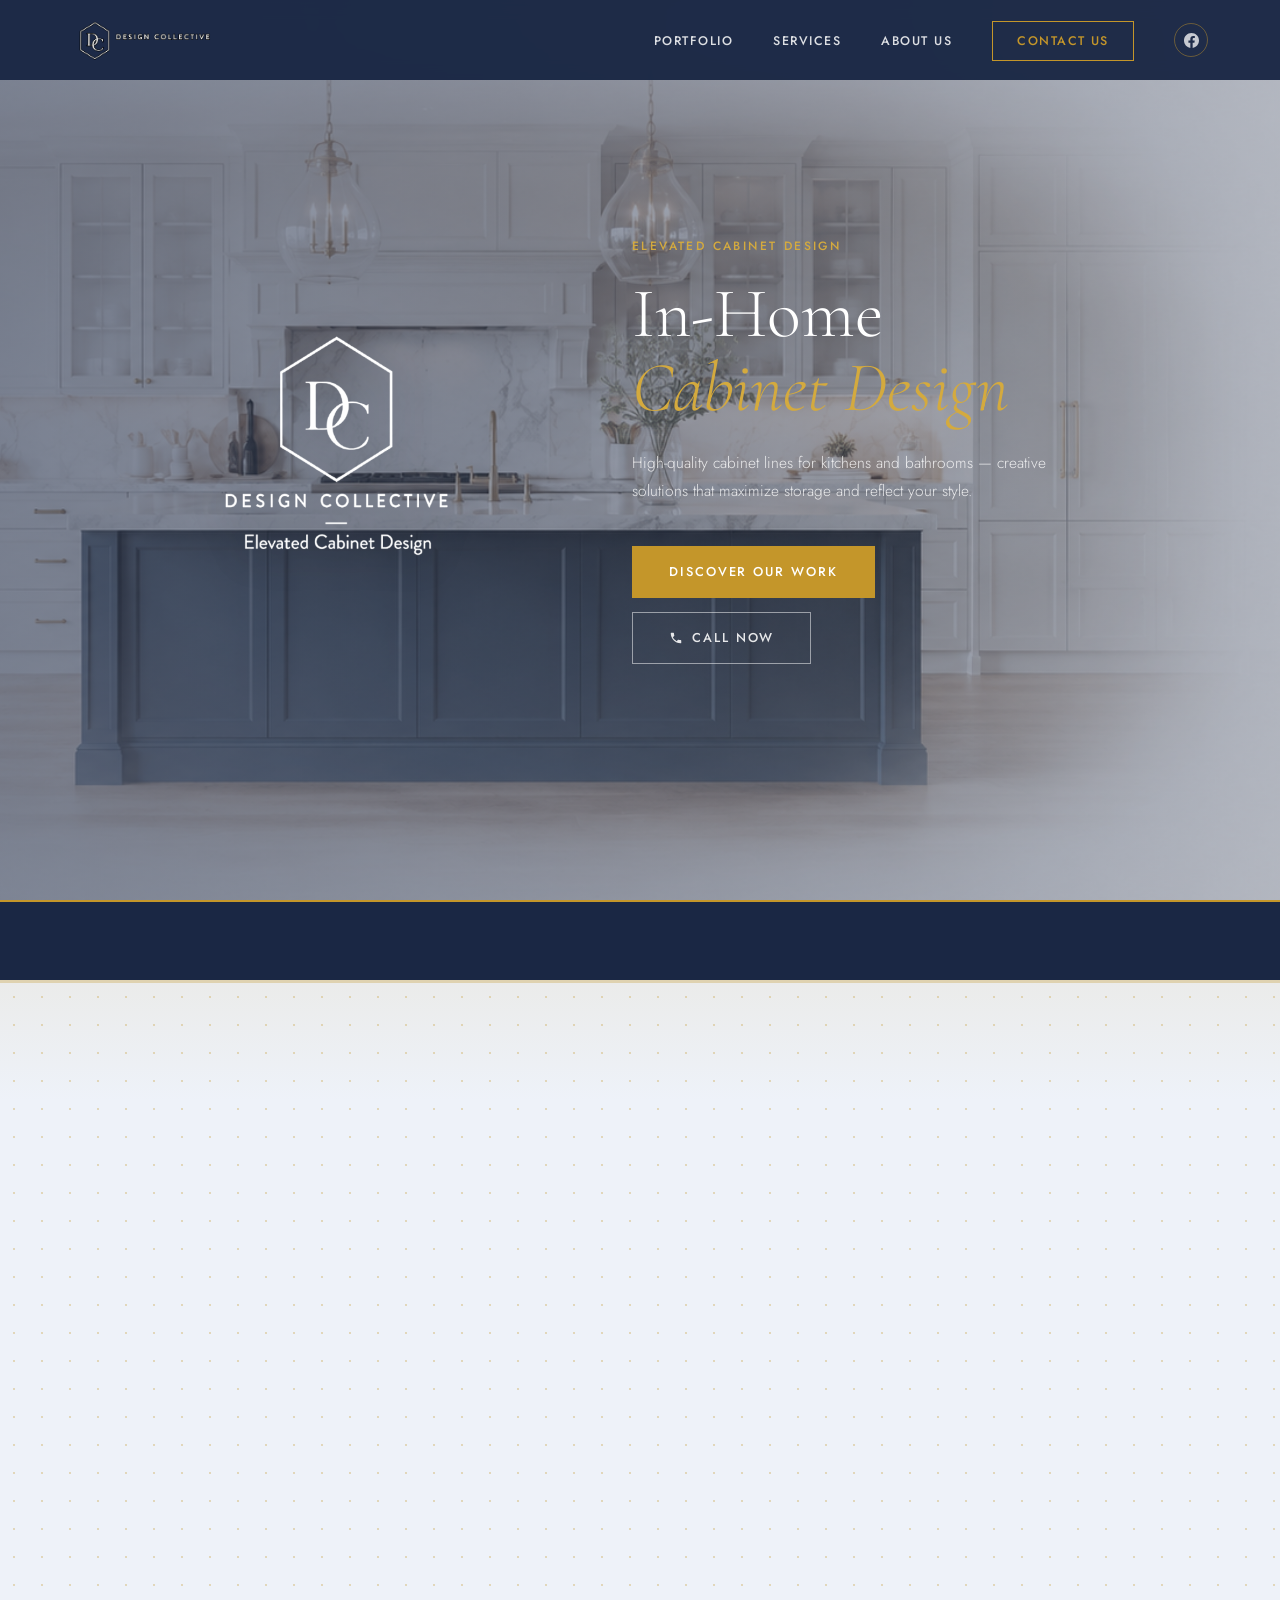
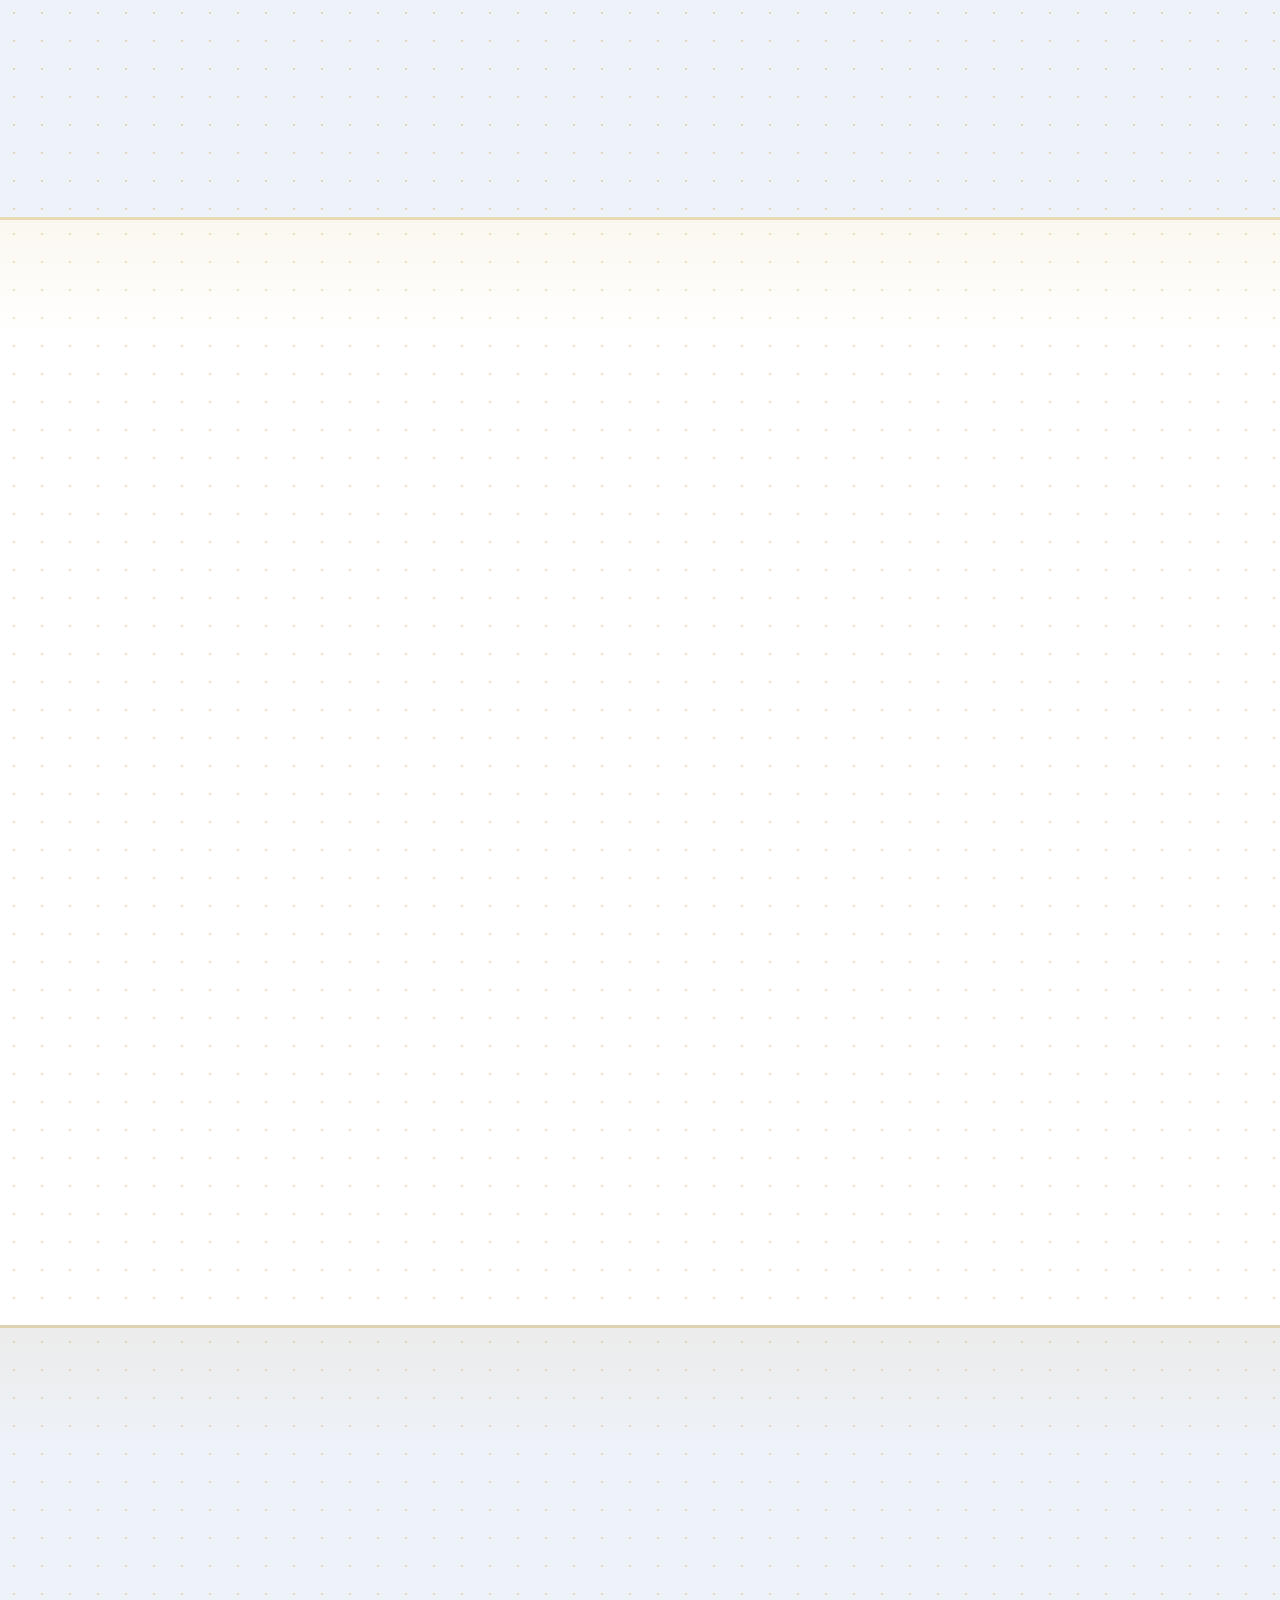
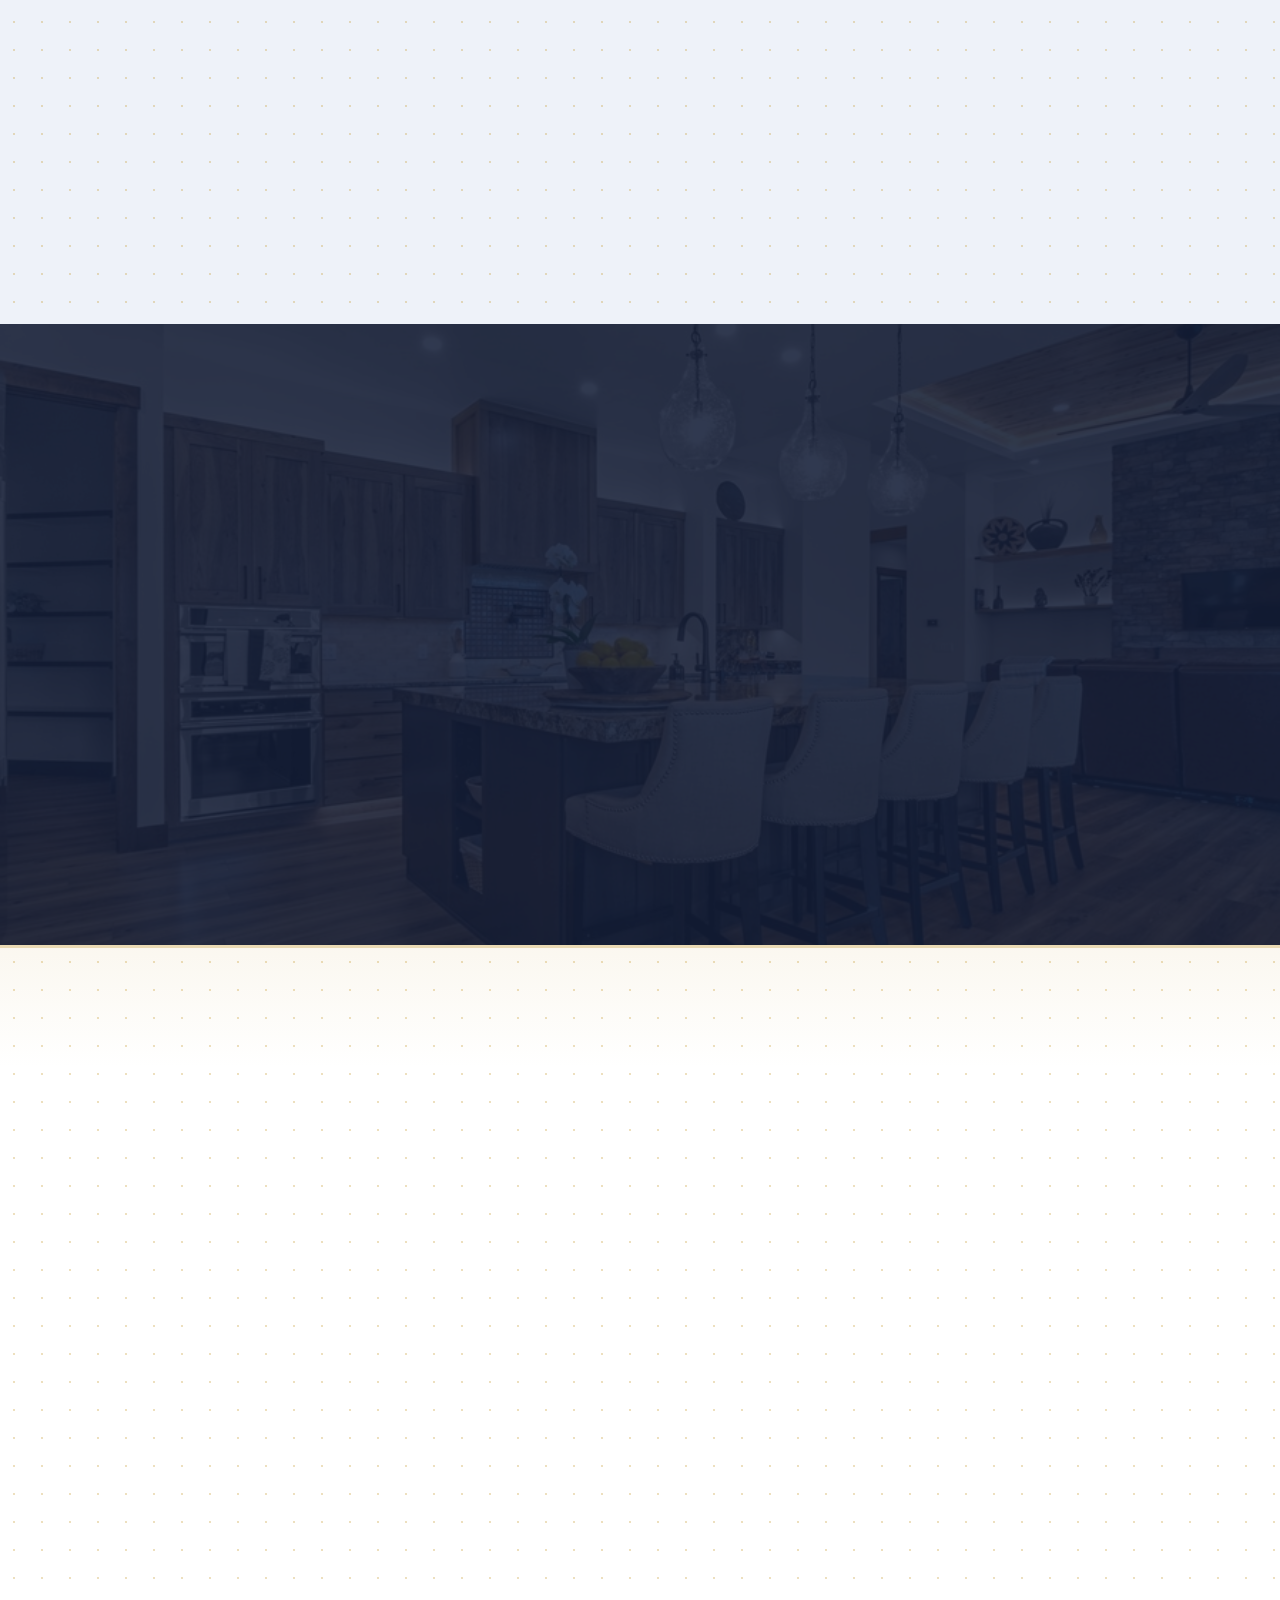
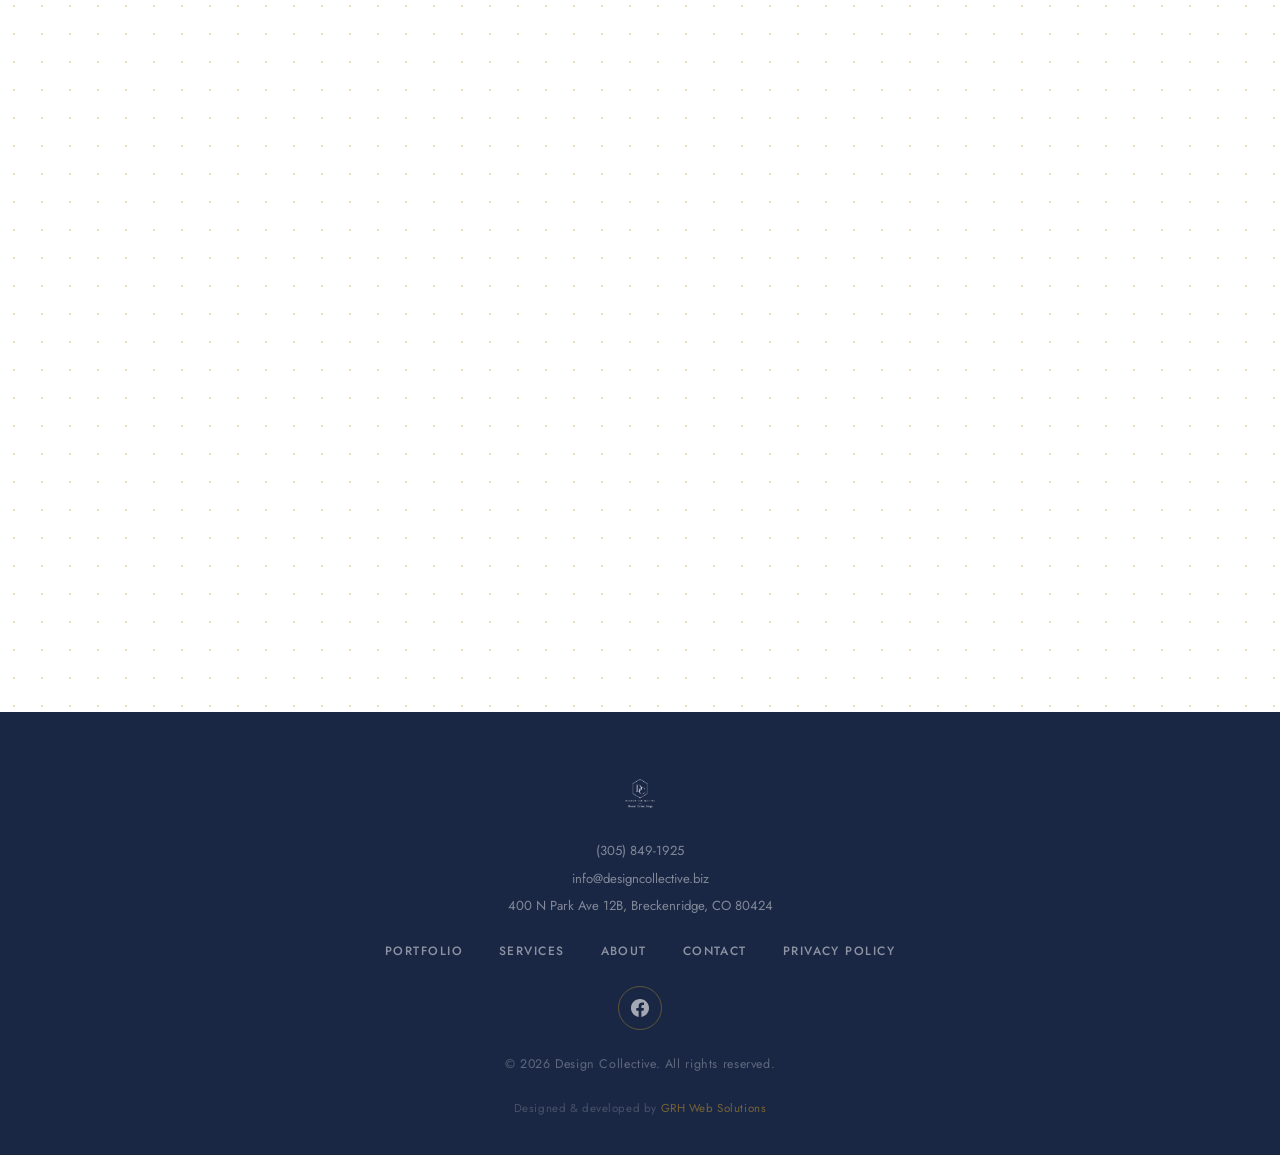
==== commit 349f287e: "Fix CSP violations blocking EmailJS and webmanifest - Move emailjs.init() into main.js to avoid bloc" ====
--- a/index.html
+++ b/index.html
@@ -31,9 +31,6 @@
 
   <!-- ── Favicons ───────────────────────────────────────── -->
   <link rel="icon" href="/favicon.ico" sizes="any" />
-  <link rel="icon" type="image/png" sizes="32x32" href="/images/favicon/favicon-32x32.png" />
-  <link rel="icon" type="image/png" sizes="16x16" href="/images/favicon/favicon-16x16.png" />
-  <link rel="apple-touch-icon" sizes="180x180" href="/images/favicon/apple-touch-icon.png" />
   <link rel="manifest" href="/site.webmanifest" />
   <meta name="theme-color" content="#1a2744" />
 
@@ -395,7 +392,6 @@
   </div>
 
   <script src="https://cdn.jsdelivr.net/npm/@emailjs/browser@4/dist/email.min.js"></script>
-  <script>emailjs.init('X5PGekQjcD2fjmxV7');</script>
   <script src="js/main.js"></script>
 </body>
 </html>
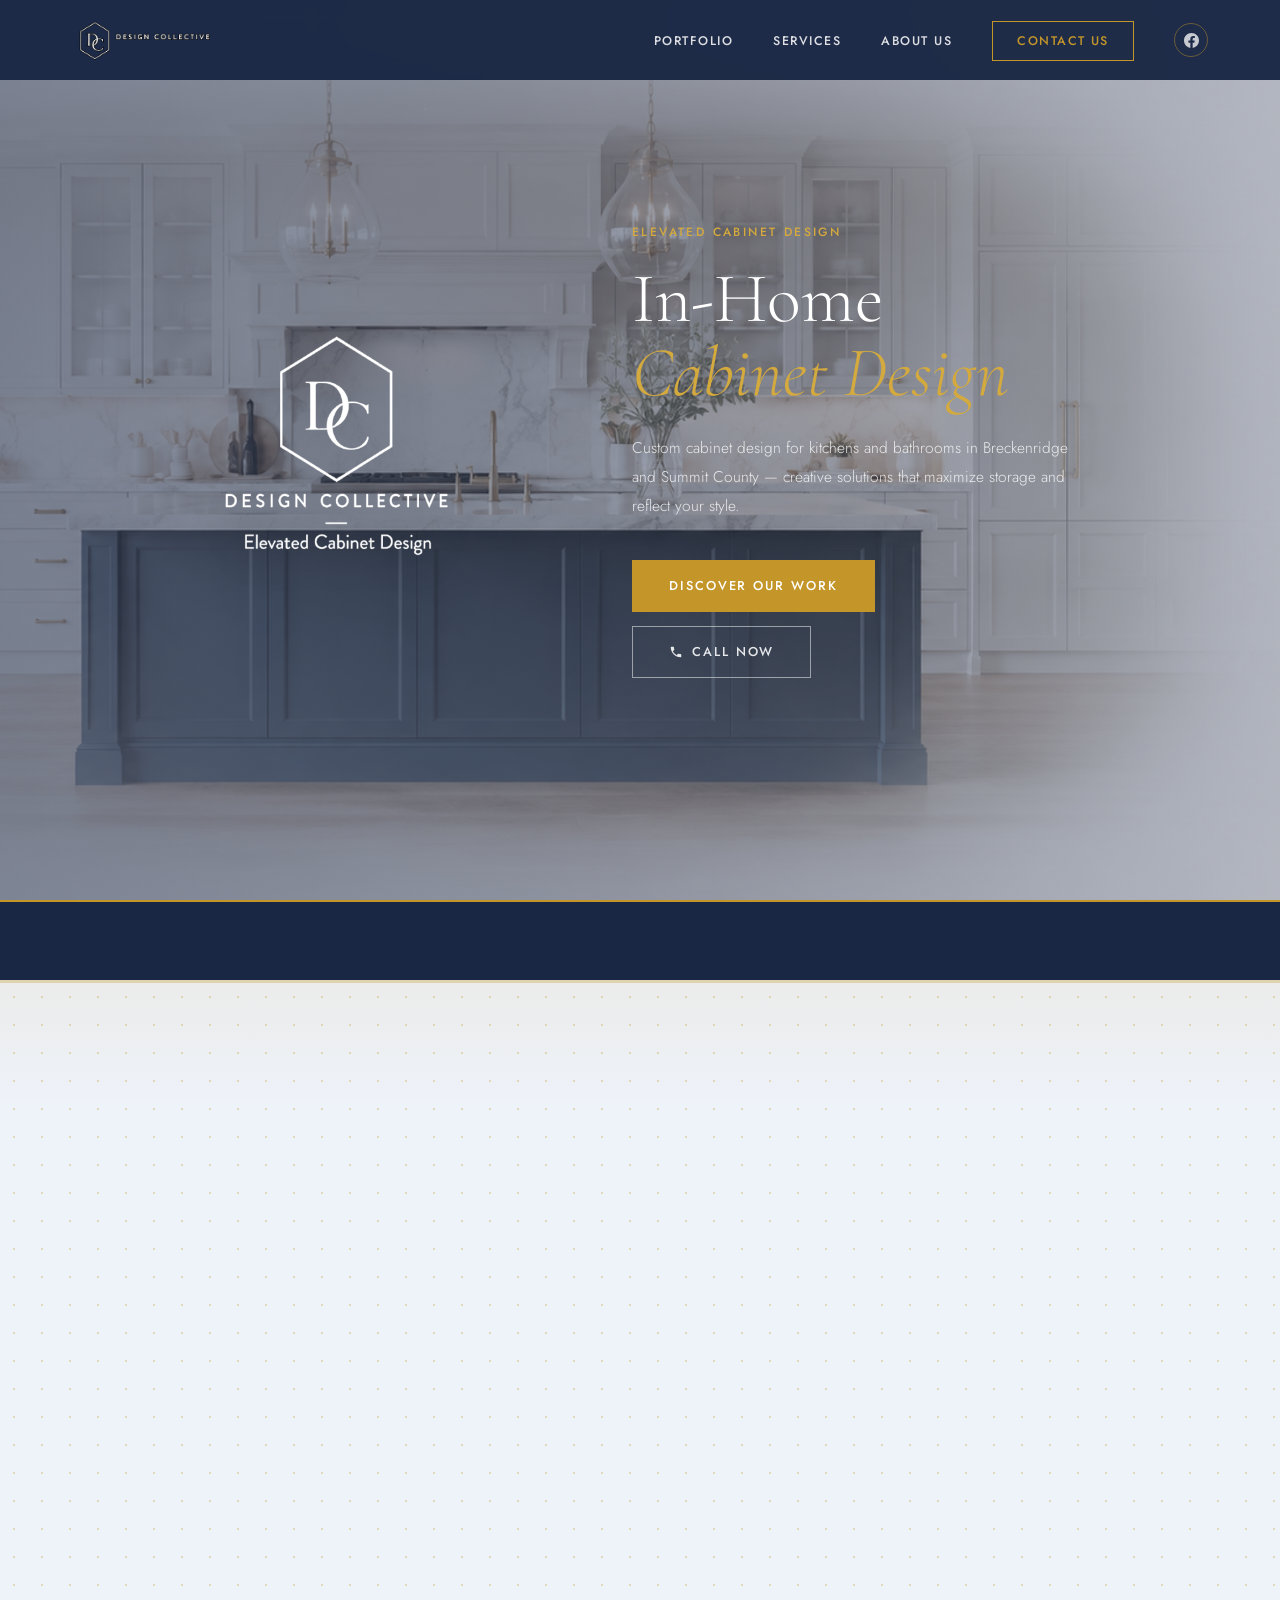
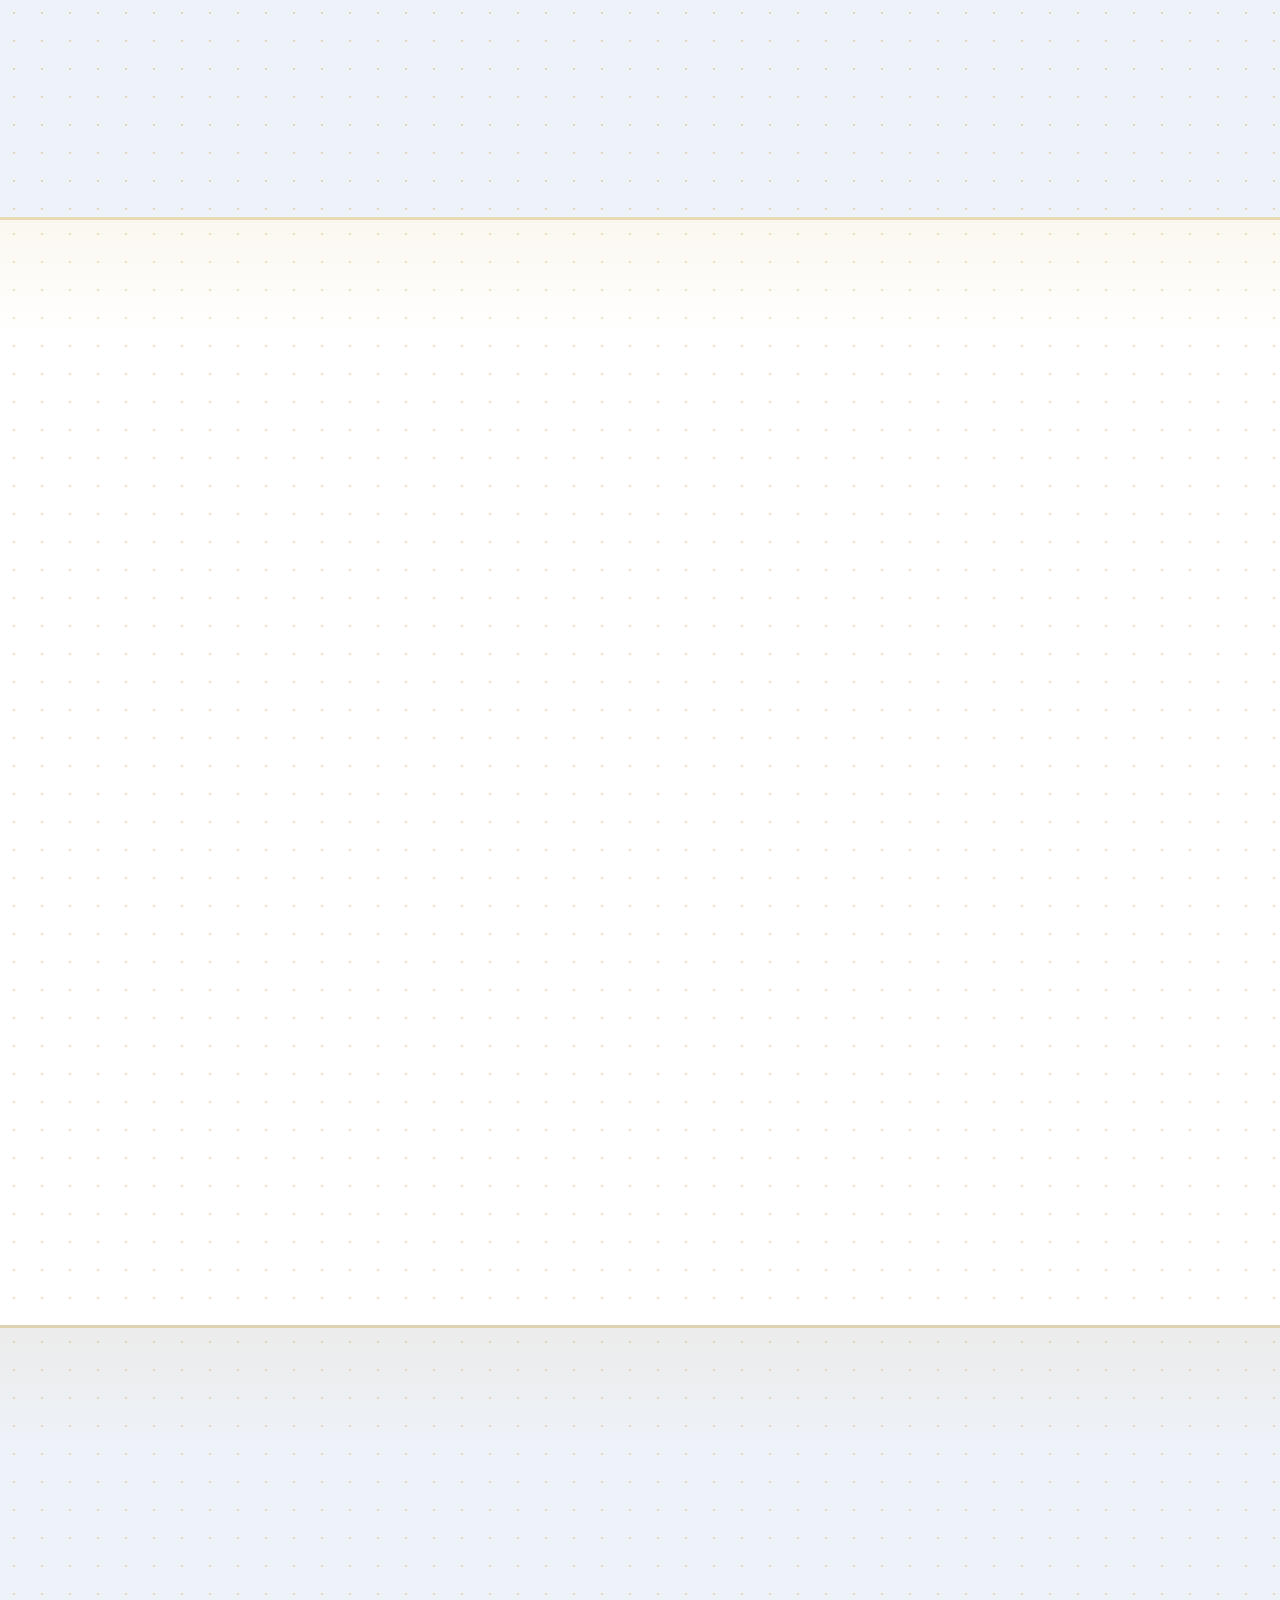
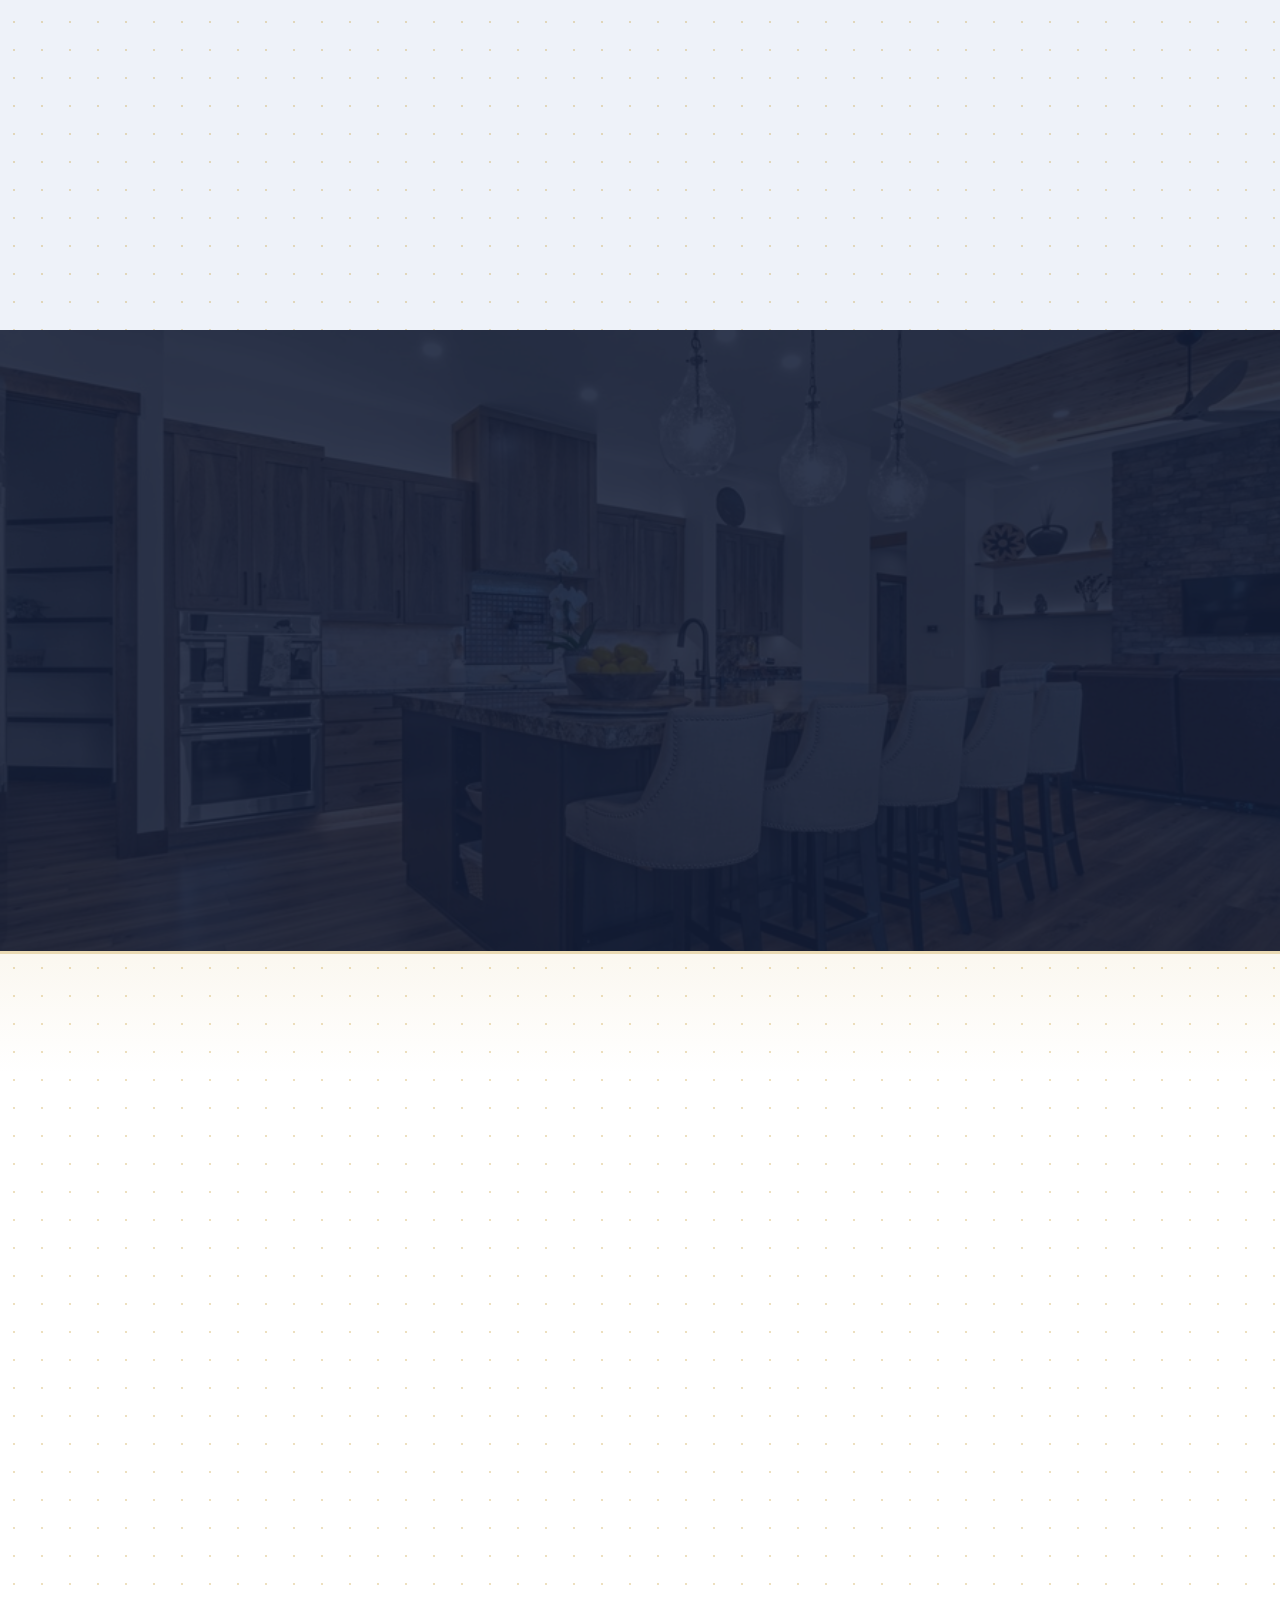
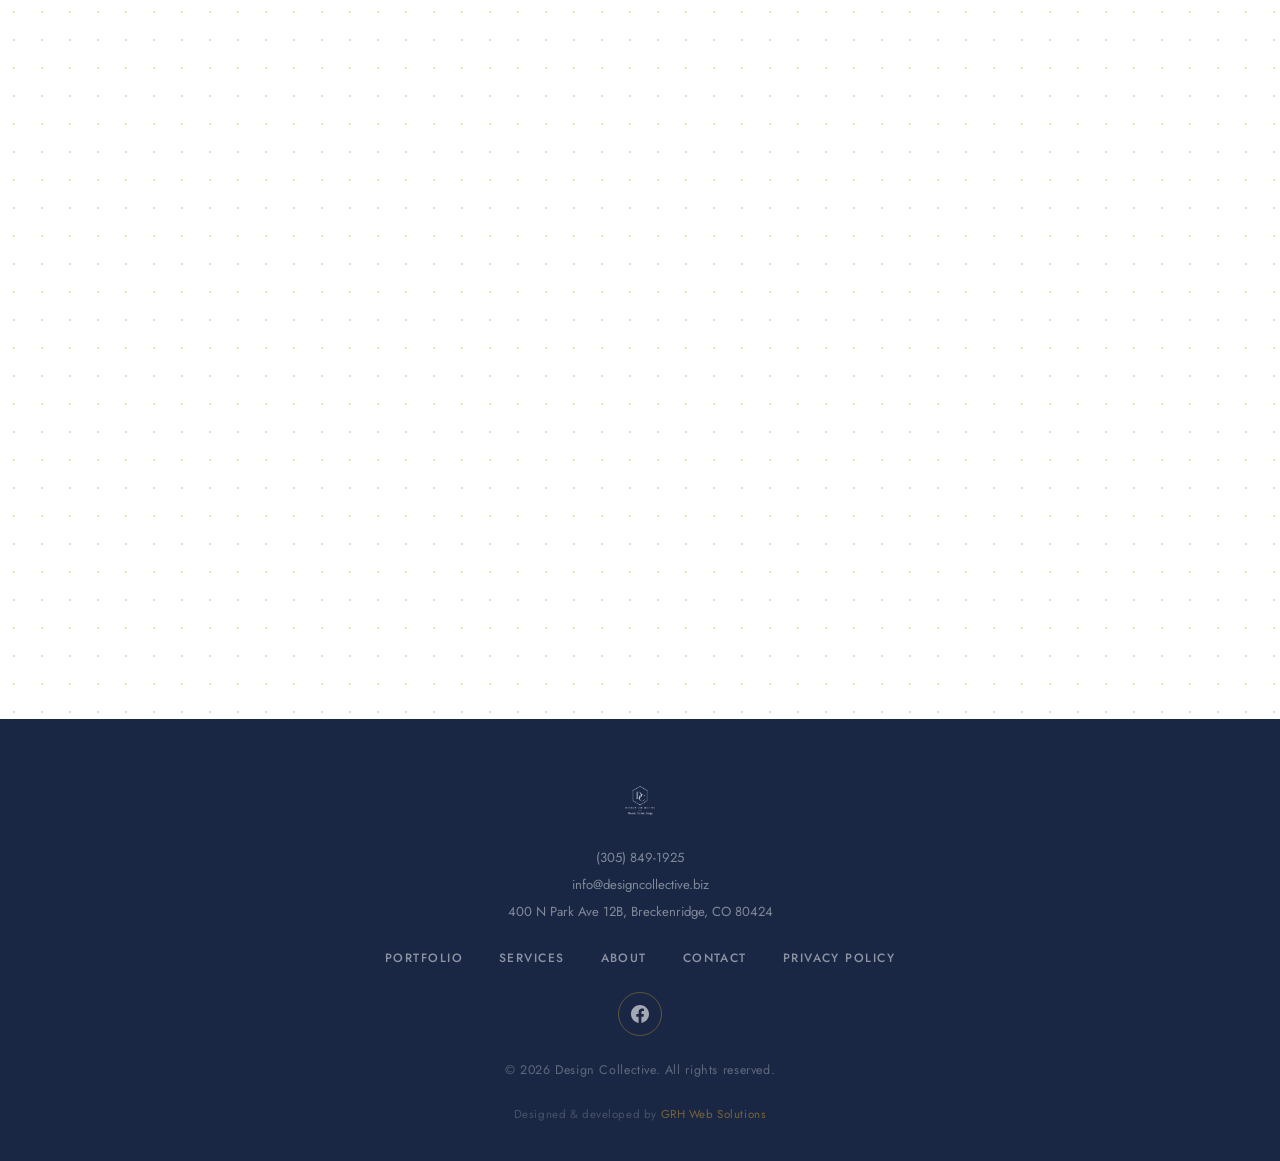
==== commit 1a1b1e56: "Add local SEO keywords to visible page copy - Title: add Breckenridge & Summit County - Meta descrip" ====
--- a/index.html
+++ b/index.html
@@ -5,8 +5,8 @@
   <meta name="viewport" content="width=device-width, initial-scale=1.0" />
 
   <!-- ── Primary SEO ─────────────────────────────────────── -->
-  <title>Design Collective | In-Home Cabinet Design | Kitchen &amp; Bathroom | Colorado</title>
-  <meta name="description" content="Design Collective — elevated in-home cabinet design for kitchens and bathrooms in Breckenridge, CO. High-quality cabinet lines, creative storage solutions, built around you." />
+  <title>Design Collective | Custom Cabinet Design | Breckenridge &amp; Summit County, CO</title>
+  <meta name="description" content="Design Collective — custom in-home cabinet design for kitchens and bathrooms in Breckenridge, Frisco, Silverthorne, Dillon, and Summit County, CO. High-quality cabinet lines, creative storage solutions, built around you." />
   <meta name="robots" content="index, follow, max-snippet:-1, max-image-preview:large" />
   <link rel="canonical" href="https://designcollective.biz/" />
 
@@ -133,7 +133,7 @@
       <div class="hero-content">
         <p class="hero-eyebrow">Elevated Cabinet Design</p>
         <h1 class="hero-headline">In-Home<br /><em>Cabinet Design</em></h1>
-        <p class="hero-sub">High-quality cabinet lines for kitchens and bathrooms — creative solutions that maximize storage and reflect your style.</p>
+        <p class="hero-sub">Custom cabinet design for kitchens and bathrooms in Breckenridge and Summit County — creative solutions that maximize storage and reflect your style.</p>
         <div class="hero-actions">
           <a href="#portfolio" class="btn btn-gold">Discover Our Work</a>
           <a href="tel:+13058491925" class="btn btn-outline-light hero-cta-call">
@@ -225,7 +225,7 @@
         <div class="section-label">Our Story</div>
         <h2 class="section-title left">About Us</h2>
         <p>At Design Collective, great design starts with listening. We learn how you cook, how you get ready in the morning, how your family uses the space — and we build cabinetry around that.</p>
-        <p>We work with high-quality cabinet lines that fit any aesthetic and any budget. Every design is creative, functional, and built around you.</p>
+        <p>We work with high-quality cabinet lines that fit any aesthetic and any budget, serving Breckenridge, Frisco, Dillon, Silverthorne, and the surrounding Summit County communities. Every design is creative, functional, and built around you.</p>
         <a href="#contact" class="btn btn-outline">Book a Consultation</a>
       </div>
     </div>
@@ -273,7 +273,7 @@
 
         <div class="contact-info-block reveal from-left">
           <h3>Let's Design Your Space</h3>
-          <p>Ready to transform your kitchen or bathroom? Schedule your free in-home consultation and we'll come to you.</p>
+          <p>Ready to transform your kitchen or bathroom? Schedule your free in-home consultation anywhere in Summit County — we come to you.</p>
           <ul class="contact-detail-list">
             <li>
               <span class="detail-label">Cell</span>
@@ -286,6 +286,10 @@
             <li>
               <span class="detail-label">Address</span>
               <span>400 N Park Ave 12B<br />Breckenridge, CO 80424</span>
+            </li>
+            <li>
+              <span class="detail-label">Serves</span>
+              <span>Breckenridge &middot; Frisco &middot; Dillon &middot; Silverthorne &middot; Keystone &middot; Summit County, CO</span>
             </li>
             <li>
               <span class="detail-label">Available</span>
@@ -333,8 +337,14 @@
             <p class="form-required-note">Fields marked <span aria-hidden="true">*</span> are required.</p>
             <button type="submit" class="btn btn-gold full-width">Schedule Free Consultation</button>
             <p class="form-trust">Free in-home consultation &middot; No obligation &middot; Locally owned</p>
-            <p class="form-success" id="form-success" role="status" aria-live="polite">Thank you! We'll be in touch soon at info@designcollective.biz</p>
           </form>
+          <div class="form-sent" id="form-sent" role="status" aria-live="polite" style="display:none;flex-direction:column;align-items:center;justify-content:center;gap:24px;padding:56px 32px;border:1px solid rgba(196,150,42,0.3);background:#eef2f9;text-align:center;min-height:320px;">
+            <div style="width:64px;height:64px;border-radius:50%;border:2px solid #c4962a;display:flex;align-items:center;justify-content:center;flex-shrink:0;">
+              <svg viewBox="0 0 24 24" aria-hidden="true" focusable="false" fill="none" stroke="#c4962a" stroke-width="2.5" stroke-linecap="round" stroke-linejoin="round" style="width:26px;height:26px;"><polyline points="20 6 9 17 4 12"></polyline></svg>
+            </div>
+            <h3 style="font-family:'Cormorant Garamond',Georgia,serif;font-size:1.7rem;font-weight:300;color:#1a2744;margin:0;">Message Sent</h3>
+            <p style="font-size:0.92rem;color:#5a6a7e;line-height:1.85;margin:0;">Thank you — we'll be in touch soon.<br />Or reach us directly: <a href="tel:+13058491925" style="color:#c4962a;">(305) 849-1925</a></p>
+          </div>
         </div>
 
       </div>
--- a/css/style.css
+++ b/css/style.css
@@ -719,15 +719,49 @@
   color: var(--text-muted);
   margin-top: -8px;
 }
-.form-success {
+.form-sent {
   display: none;
+  flex-direction: column;
+  align-items: center;
+  justify-content: center;
+  gap: 20px;
+  padding: 56px 32px;
+  border: 1px solid rgba(196,150,42,0.3);
+  background: var(--light);
   text-align: center;
-  color: var(--gold);
-  font-size: 0.9rem;
-  letter-spacing: 0.05em;
-  padding-top: 4px;
-}
-.form-success.visible { display: block; }
+  min-height: 320px;
+}
+.form-sent.visible { display: flex; }
+.form-sent-icon {
+  width: 64px;
+  height: 64px;
+  border-radius: 50%;
+  border: 2px solid var(--gold);
+  display: flex;
+  align-items: center;
+  justify-content: center;
+}
+.form-sent-icon svg {
+  width: 26px;
+  height: 26px;
+  stroke: var(--gold);
+  fill: none;
+  stroke-width: 2.5;
+  stroke-linecap: round;
+  stroke-linejoin: round;
+}
+.form-sent h3 {
+  font-family: var(--font-serif);
+  font-size: 1.7rem;
+  font-weight: 300;
+  color: var(--navy);
+}
+.form-sent p {
+  font-size: 0.92rem;
+  color: var(--text-muted);
+  line-height: 1.85;
+}
+.form-sent a { color: var(--gold); }
 .form-trust {
   text-align: center;
   font-size: 0.75rem;
